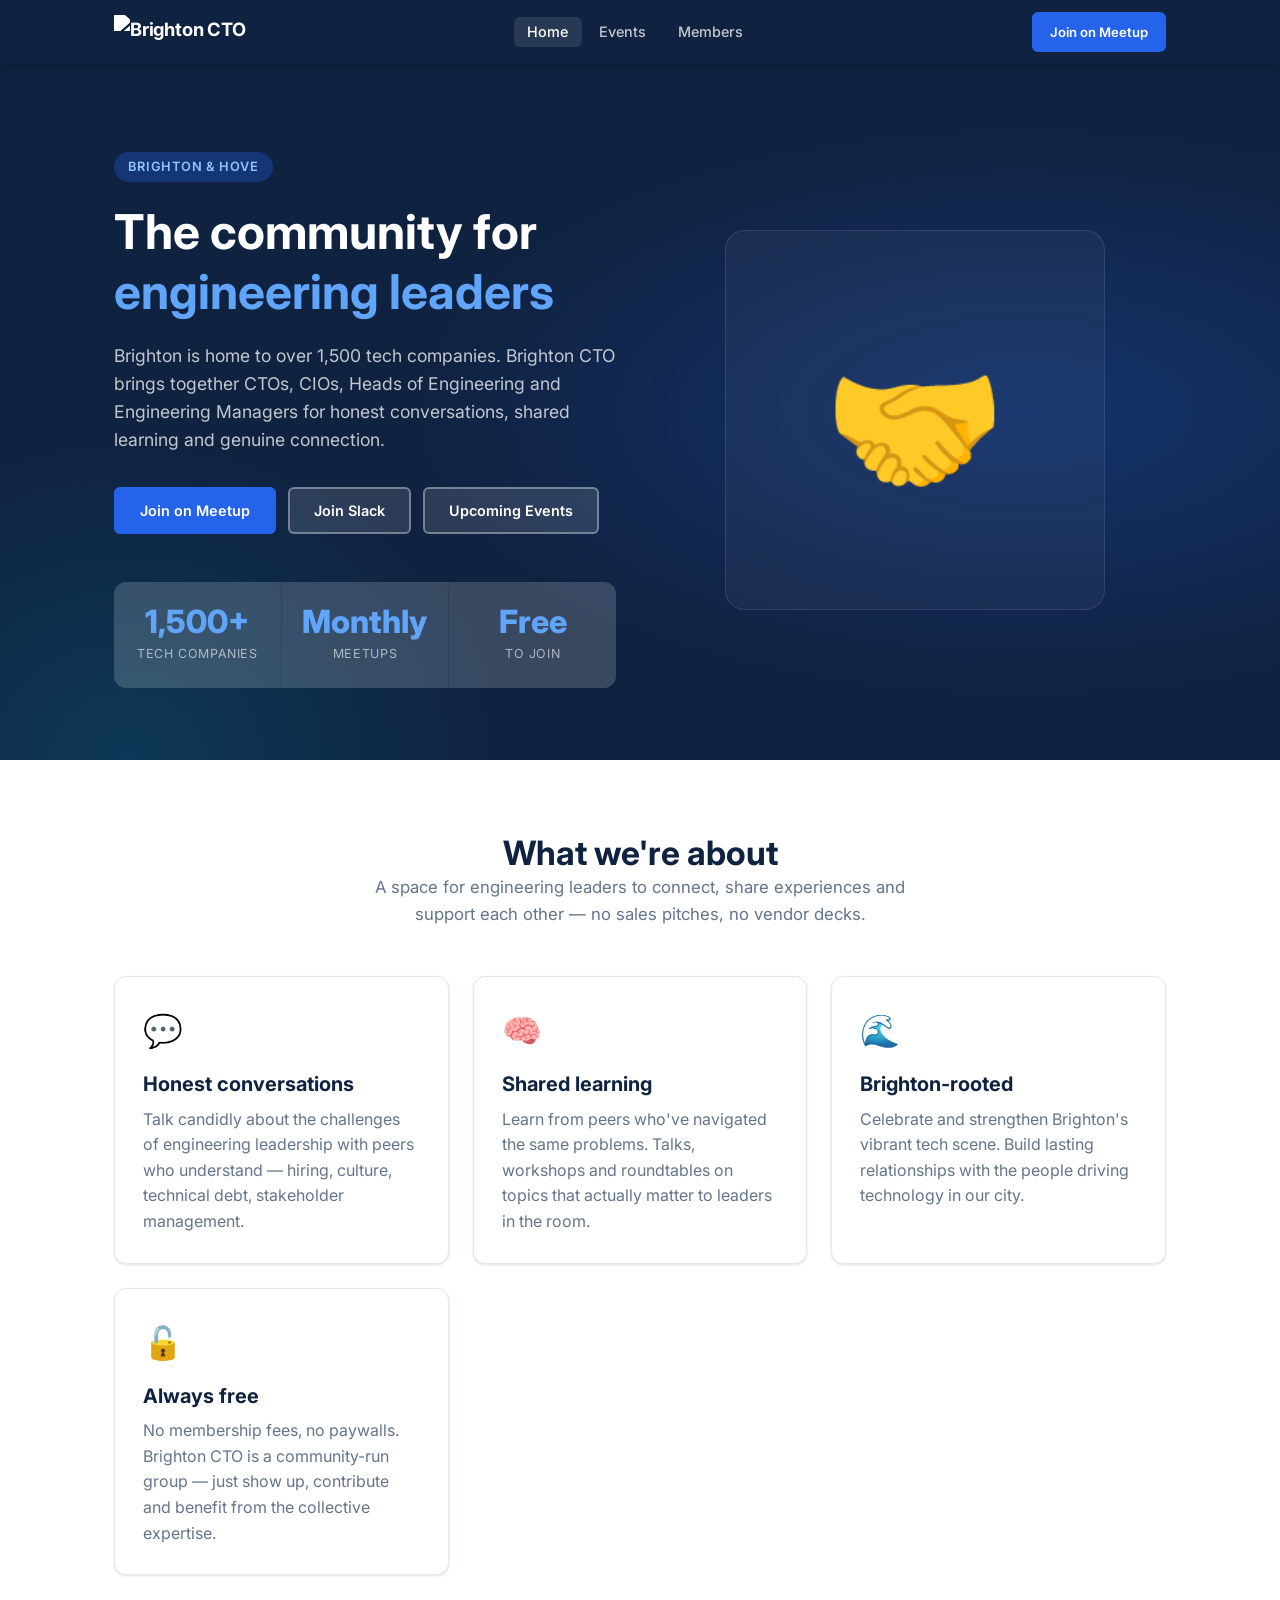
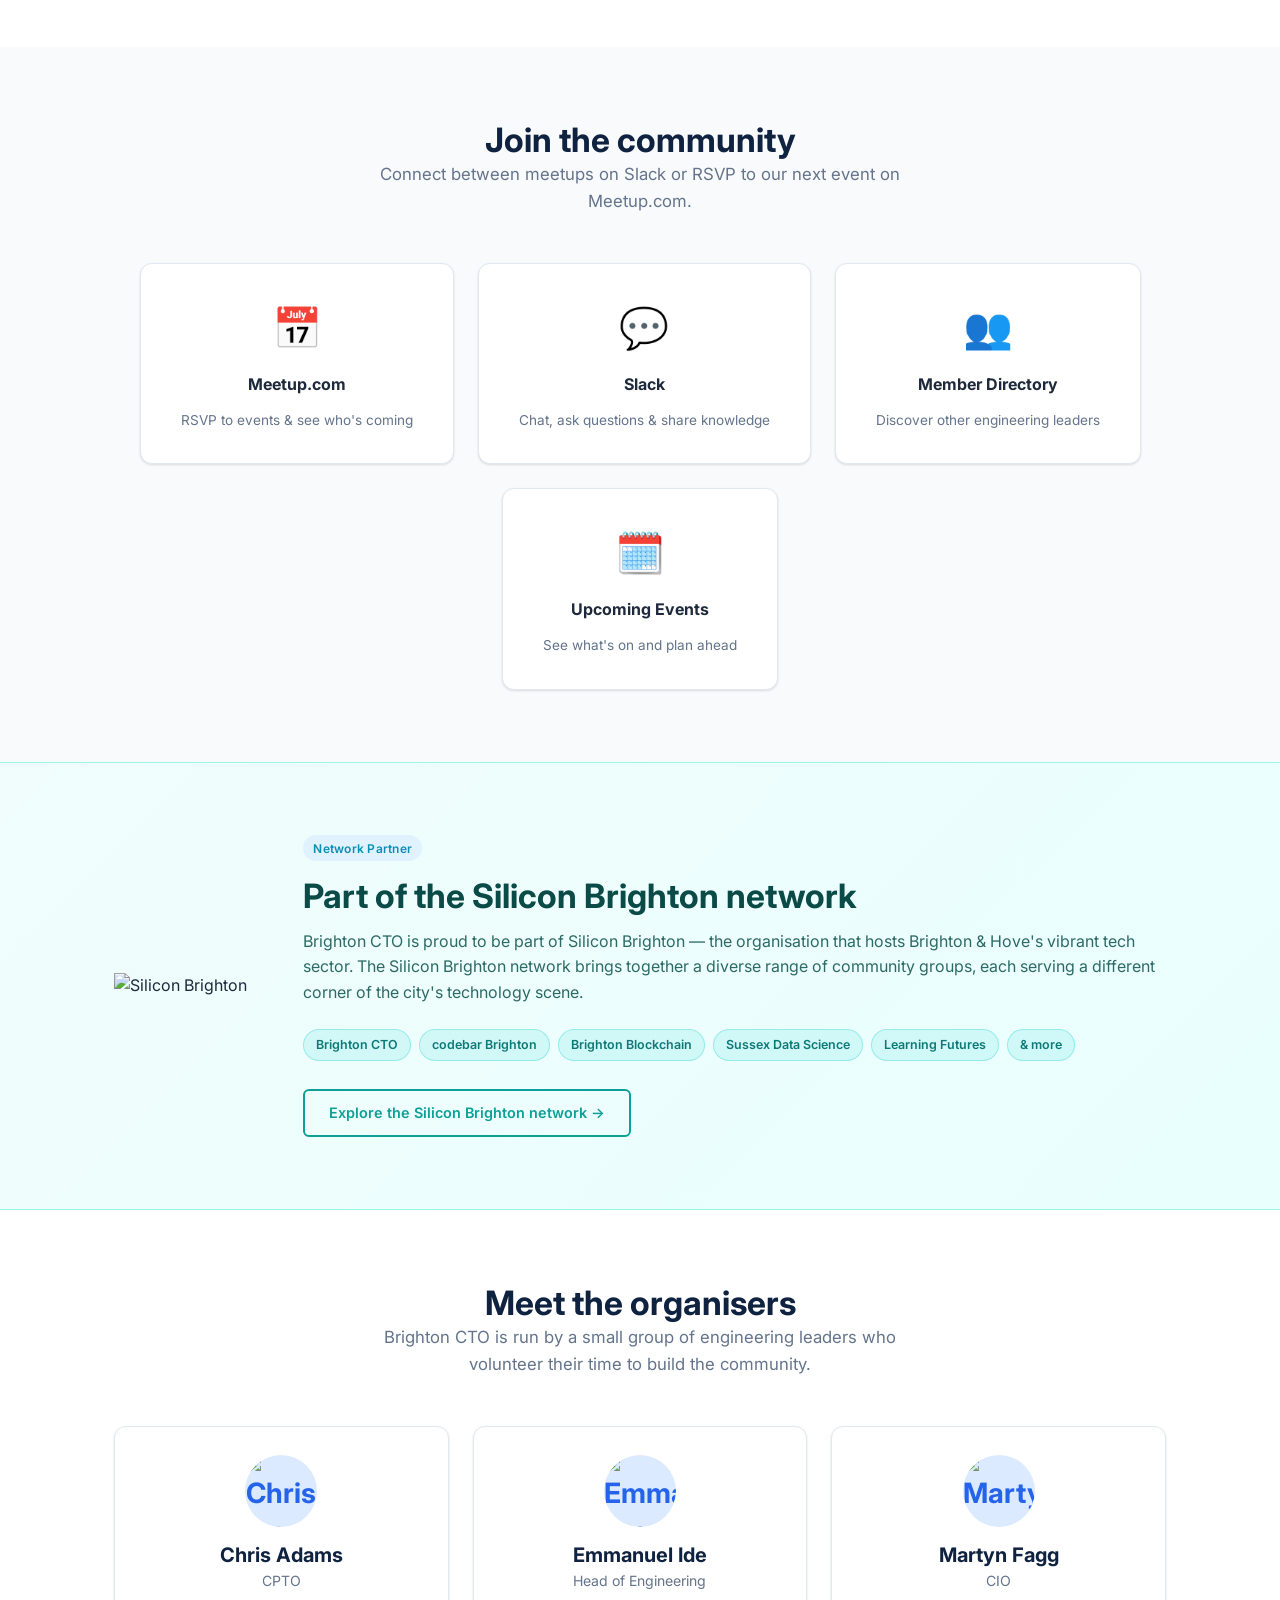
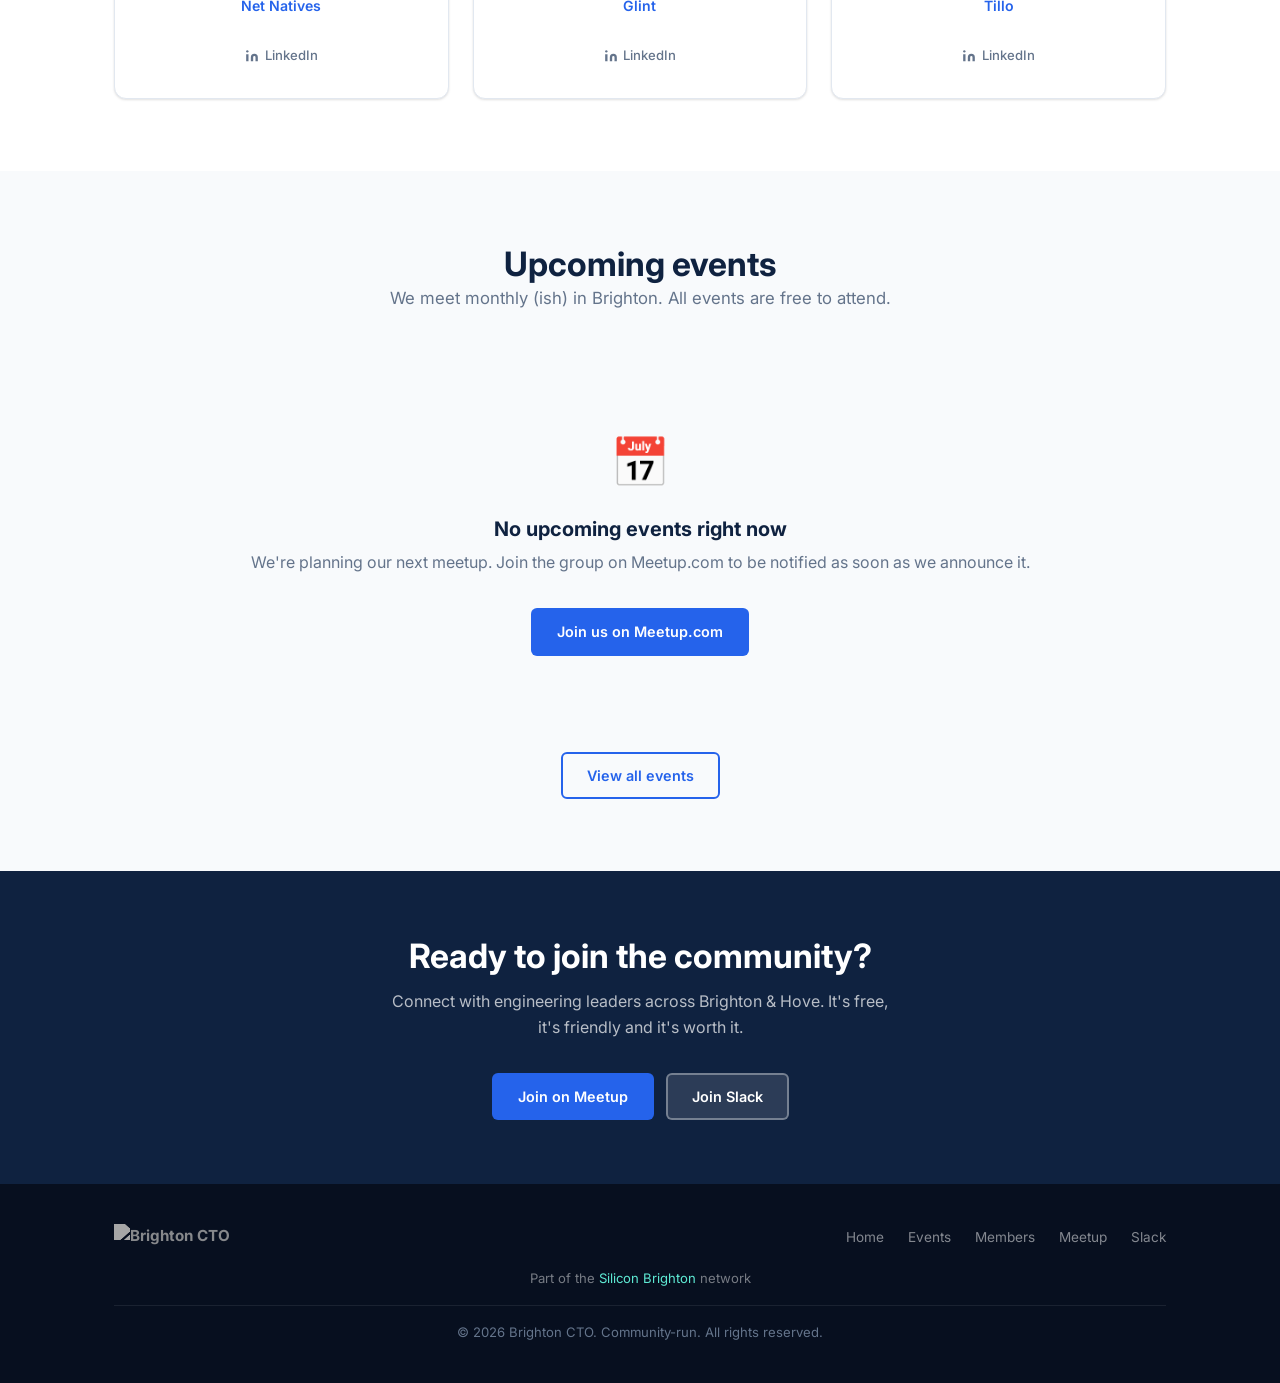
==== index.html @ 89f0c9e1 "Initial commit: BrightonCTO website Co-Authored-By: Claude Sonnet 4.6 <noreply@anthropic.com>" ====
<!DOCTYPE html>
<html lang="en">
<head>
  <meta charset="UTF-8" />
  <meta name="viewport" content="width=device-width, initial-scale=1.0" />
  <title>Brighton CTO – Engineering Leadership Community</title>
  <meta name="description" content="Brighton CTO is a community for engineering leaders – CTOs, CIOs, Heads of Engineering and Engineering Managers – based in Brighton & Hove." />
  <link rel="preconnect" href="https://fonts.googleapis.com" />
  <link rel="preconnect" href="https://fonts.gstatic.com" crossorigin />
  <link href="https://fonts.googleapis.com/css2?family=Inter:wght@400;500;600;700;800&display=swap" rel="stylesheet" />
  <link rel="stylesheet" href="css/styles.css" />
  <link rel="icon" href="data:image/svg+xml,<svg xmlns='http://www.w3.org/2000/svg' viewBox='0 0 32 32'><rect width='32' height='32' rx='6' fill='%230f2240'/><text x='16' y='22' text-anchor='middle' fill='%2360a5fa' font-size='16' font-weight='800' font-family='system-ui'>B</text></svg>" />
</head>
<body>

  <!-- ========== NAV ========== -->
  <nav class="nav" role="navigation" aria-label="Main navigation">
    <div class="nav__inner">
      <a href="index.html" class="nav__logo">
        <img src="https://www.brightoncto.com/wp-content/uploads/2025/01/cropped-Brighton-CTO-3.png" alt="Brighton CTO" class="nav__logo-img" />
      </a>
      <ul class="nav__links">
        <li><a href="index.html" class="nav__link active">Home</a></li>
        <li><a href="events.html" class="nav__link">Events</a></li>
        <li><a href="members.html" class="nav__link">Members</a></li>
      </ul>
      <a href="https://www.meetup.com/Brighton-CTO-Meetup/" target="_blank" rel="noopener" class="btn btn--primary btn--sm nav__cta">
        Join on Meetup
      </a>
      <button class="nav__hamburger" aria-label="Open menu" onclick="toggleMobileNav()">
        <span></span><span></span><span></span>
      </button>
    </div>
    <div class="nav__mobile" id="mobileNav">
      <a href="index.html" class="nav__link active">Home</a>
      <a href="events.html" class="nav__link">Events</a>
      <a href="members.html" class="nav__link">Members</a>
      <a href="https://www.meetup.com/Brighton-CTO-Meetup/" target="_blank" rel="noopener" class="btn btn--primary btn--sm" style="margin-top:.5rem;">Join on Meetup</a>
    </div>
  </nav>

  <!-- ========== HERO ========== -->
  <section class="hero">
    <div class="container">
      <div class="hero__inner">
        <div class="hero__content">
          <span class="hero__eyebrow">Brighton &amp; Hove</span>
          <h1>The community for<br><span>engineering leaders</span></h1>
          <p class="hero__desc">
            Brighton is home to over 1,500 tech companies. Brighton CTO brings together
            CTOs, CIOs, Heads of Engineering and Engineering Managers for honest conversations,
            shared learning and genuine connection.
          </p>
          <div class="hero__actions">
            <a href="https://www.meetup.com/Brighton-CTO-Meetup/" target="_blank" rel="noopener" class="btn btn--primary">
              Join on Meetup
            </a>
            <a href="https://brightoncto.slack.com" target="_blank" rel="noopener" class="btn btn--ghost">
              Join Slack
            </a>
            <a href="events.html" class="btn btn--ghost">
              Upcoming Events
            </a>
          </div>
          <div class="hero__stats">
            <div class="hero__stat">
              <div class="hero__stat-number">1,500+</div>
              <div class="hero__stat-label">Tech Companies</div>
            </div>
            <div class="hero__stat">
              <div class="hero__stat-number">Monthly</div>
              <div class="hero__stat-label">Meetups</div>
            </div>
            <div class="hero__stat">
              <div class="hero__stat-number">Free</div>
              <div class="hero__stat-label">To Join</div>
            </div>
          </div>
        </div>
        <div class="hero__visual" aria-hidden="true">
          <div class="hero__graphic">🤝</div>
        </div>
      </div>
    </div>
  </section>

  <!-- ========== ABOUT ========== -->
  <section class="section">
    <div class="container">
      <div class="section-header">
        <h2>What we're about</h2>
        <p>A space for engineering leaders to connect, share experiences and support each other — no sales pitches, no vendor decks.</p>
      </div>
      <div class="about-grid">
        <div class="card">
          <div class="card__icon">💬</div>
          <h3>Honest conversations</h3>
          <p>Talk candidly about the challenges of engineering leadership with peers who understand — hiring, culture, technical debt, stakeholder management.</p>
        </div>
        <div class="card">
          <div class="card__icon">🧠</div>
          <h3>Shared learning</h3>
          <p>Learn from peers who've navigated the same problems. Talks, workshops and roundtables on topics that actually matter to leaders in the room.</p>
        </div>
        <div class="card">
          <div class="card__icon">🌊</div>
          <h3>Brighton-rooted</h3>
          <p>Celebrate and strengthen Brighton's vibrant tech scene. Build lasting relationships with the people driving technology in our city.</p>
        </div>
        <div class="card">
          <div class="card__icon">🔓</div>
          <h3>Always free</h3>
          <p>No membership fees, no paywalls. Brighton CTO is a community-run group — just show up, contribute and benefit from the collective expertise.</p>
        </div>
      </div>
    </div>
  </section>

  <!-- ========== COMMUNITY ========== -->
  <section class="section section--alt">
    <div class="container">
      <div class="section-header">
        <h2>Join the community</h2>
        <p>Connect between meetups on Slack or RSVP to our next event on Meetup.com.</p>
      </div>
      <div class="community-links">
        <a href="https://www.meetup.com/Brighton-CTO-Meetup/" target="_blank" rel="noopener" class="community-link-card">
          <span class="icon">📅</span>
          <strong>Meetup.com</strong>
          <span>RSVP to events &amp; see who's coming</span>
        </a>
        <a href="https://brightoncto.slack.com" target="_blank" rel="noopener" class="community-link-card">
          <span class="icon">💬</span>
          <strong>Slack</strong>
          <span>Chat, ask questions &amp; share knowledge</span>
        </a>
        <a href="members.html" class="community-link-card">
          <span class="icon">👥</span>
          <strong>Member Directory</strong>
          <span>Discover other engineering leaders</span>
        </a>
        <a href="events.html" class="community-link-card">
          <span class="icon">🗓️</span>
          <strong>Upcoming Events</strong>
          <span>See what's on and plan ahead</span>
        </a>
      </div>
    </div>
  </section>

  <!-- ========== SILICON BRIGHTON ========== -->
  <section class="section silicon-section">
    <div class="container">
      <div class="silicon-inner">
        <div class="silicon-logo">
          <img src="https://siliconbrighton.com/wp-content/uploads/2022/08/logo.png" alt="Silicon Brighton" />
        </div>
        <div class="silicon-content">
          <span class="badge badge--teal">Network Partner</span>
          <h2>Part of the Silicon Brighton network</h2>
          <p>Brighton CTO is proud to be part of Silicon Brighton — the organisation that hosts Brighton &amp; Hove's vibrant tech sector. The Silicon Brighton network brings together a diverse range of community groups, each serving a different corner of the city's technology scene.</p>
          <div class="silicon-network-chips">
            <span class="silicon-chip">Brighton CTO</span>
            <span class="silicon-chip">codebar Brighton</span>
            <span class="silicon-chip">Brighton Blockchain</span>
            <span class="silicon-chip">Sussex Data Science</span>
            <span class="silicon-chip">Learning Futures</span>
            <span class="silicon-chip">& more</span>
          </div>
          <a href="https://siliconbrighton.com/" target="_blank" rel="noopener" class="btn btn--outline" style="border-color:#0e9f96;color:#0e9f96;">
            Explore the Silicon Brighton network →
          </a>
        </div>
      </div>
    </div>
  </section>

  <!-- ========== ORGANISERS ========== -->
  <section class="section">
    <div class="container">
      <div class="section-header">
        <h2>Meet the organisers</h2>
        <p>Brighton CTO is run by a small group of engineering leaders who volunteer their time to build the community.</p>
      </div>
      <div class="organiser-grid">

        <div class="organiser-card">
          <div class="organiser-avatar">
            <img src="https://www.brightoncto.com/wp-content/uploads/2024/11/1560266129629.jpg" alt="Chris Adams" />
          </div>
          <h3>Chris Adams</h3>
          <p class="role">CPTO</p>
          <p class="company">Net Natives</p>
          <a href="https://www.linkedin.com/in/chrisadams/" target="_blank" rel="noopener" class="social-link">
            <svg width="14" height="14" viewBox="0 0 24 24" fill="currentColor"><path d="M16 8a6 6 0 0 1 6 6v7h-4v-7a2 2 0 0 0-2-2 2 2 0 0 0-2 2v7h-4v-7a6 6 0 0 1 6-6z"/><rect x="2" y="9" width="4" height="12"/><circle cx="4" cy="4" r="2"/></svg>
            LinkedIn
          </a>
        </div>

        <div class="organiser-card">
          <div class="organiser-avatar">
            <img src="https://www.brightoncto.com/wp-content/uploads/2024/11/ide.jpg" alt="Emmanuel Ide" />
          </div>
          <h3>Emmanuel Ide</h3>
          <p class="role">Head of Engineering</p>
          <p class="company">Glint</p>
          <a href="https://www.linkedin.com/in/emmanuelide/" target="_blank" rel="noopener" class="social-link">
            <svg width="14" height="14" viewBox="0 0 24 24" fill="currentColor"><path d="M16 8a6 6 0 0 1 6 6v7h-4v-7a2 2 0 0 0-2-2 2 2 0 0 0-2 2v7h-4v-7a6 6 0 0 1 6-6z"/><rect x="2" y="9" width="4" height="12"/><circle cx="4" cy="4" r="2"/></svg>
            LinkedIn
          </a>
        </div>

        <div class="organiser-card">
          <div class="organiser-avatar">
            <img src="https://www.brightoncto.com/wp-content/uploads/2024/11/mf.jpg" alt="Martyn Fagg" />
          </div>
          <h3>Martyn Fagg</h3>
          <p class="role">CIO</p>
          <p class="company">Tillo</p>
          <a href="https://www.linkedin.com/in/martynfagg/" target="_blank" rel="noopener" class="social-link">
            <svg width="14" height="14" viewBox="0 0 24 24" fill="currentColor"><path d="M16 8a6 6 0 0 1 6 6v7h-4v-7a2 2 0 0 0-2-2 2 2 0 0 0-2 2v7h-4v-7a6 6 0 0 1 6-6z"/><rect x="2" y="9" width="4" height="12"/><circle cx="4" cy="4" r="2"/></svg>
            LinkedIn
          </a>
        </div>

      </div>
    </div>
  </section>

  <!-- ========== UPCOMING EVENTS PREVIEW ========== -->
  <section class="section section--alt">
    <div class="container">
      <div class="section-header">
        <h2>Upcoming events</h2>
        <p>We meet monthly (ish) in Brighton. All events are free to attend.</p>
      </div>
      <div id="home-events-container">
        <div class="state-box">
          <div class="icon">⏳</div>
          <h3>Loading events…</h3>
          <p>Checking for upcoming meetups.</p>
        </div>
      </div>
      <div style="text-align:center;margin-top:2rem;">
        <a href="events.html" class="btn btn--outline">View all events</a>
      </div>
    </div>
  </section>

  <!-- ========== CTA ========== -->
  <section class="cta-banner">
    <div class="container">
      <h2>Ready to join the community?</h2>
      <p>Connect with engineering leaders across Brighton &amp; Hove. It's free, it's friendly and it's worth it.</p>
      <div class="cta-banner__actions">
        <a href="https://www.meetup.com/Brighton-CTO-Meetup/" target="_blank" rel="noopener" class="btn btn--primary">Join on Meetup</a>
        <a href="https://brightoncto.slack.com" target="_blank" rel="noopener" class="btn btn--ghost">Join Slack</a>
      </div>
    </div>
  </section>

  <!-- ========== FOOTER ========== -->
  <footer class="footer">
    <div class="container">
      <div class="footer__inner">
        <a href="index.html" class="footer__brand">
          <img src="https://www.brightoncto.com/wp-content/uploads/2025/01/cropped-Brighton-CTO-3.png" alt="Brighton CTO" class="footer__logo-img" />
        </a>
        <nav class="footer__links">
          <a href="index.html">Home</a>
          <a href="events.html">Events</a>
          <a href="members.html">Members</a>
          <a href="https://www.meetup.com/Brighton-CTO-Meetup/" target="_blank" rel="noopener">Meetup</a>
          <a href="https://brightoncto.slack.com" target="_blank" rel="noopener">Slack</a>
        </nav>
      </div>
      <p class="footer__network">Part of the <a href="https://siliconbrighton.com/" target="_blank" rel="noopener">Silicon Brighton</a> network</p>
      <p class="footer__copy">&copy; <span id="year"></span> Brighton CTO. Community-run. All rights reserved.</p>
    </div>
  </footer>

  <script src="js/nav.js"></script>
  <script src="js/events.js"></script>
  <script>
    document.getElementById('year').textContent = new Date().getFullYear();
    // Load a small preview of upcoming events on the homepage
    loadEventsIntoContainer('home-events-container', { limit: 3, compact: false });
  </script>
</body>
</html>
---- css/styles.css ----
/* ============================================================
   Brighton CTO – Global Styles
   ============================================================ */

/* ----- Design tokens ----- */
:root {
  --color-primary:      #0f2240;
  --color-accent:       #2563eb;
  --color-accent-light: #dbeafe;
  --color-teal:         #0891b2;
  --color-teal-light:   #e0f2fe;
  --color-bg:           #ffffff;
  --color-surface:      #f8fafc;
  --color-border:       #e2e8f0;
  --color-text:         #1e293b;
  --color-muted:        #64748b;
  --color-white:        #ffffff;

  --font-sans: 'Inter', system-ui, -apple-system, BlinkMacSystemFont,
               'Segoe UI', Roboto, sans-serif;

  --radius-sm:  0.375rem;
  --radius-md:  0.75rem;
  --radius-lg:  1.25rem;

  --shadow-sm:  0 1px 3px rgba(0,0,0,.08), 0 1px 2px rgba(0,0,0,.05);
  --shadow-md:  0 4px 12px rgba(0,0,0,.08), 0 2px 6px rgba(0,0,0,.05);
  --shadow-lg:  0 10px 30px rgba(0,0,0,.10);

  --max-width:  1100px;
  --nav-height: 64px;
}

/* ----- Reset ----- */
*, *::before, *::after { box-sizing: border-box; margin: 0; padding: 0; }
html { scroll-behavior: smooth; }
body {
  font-family: var(--font-sans);
  font-size: 1rem;
  line-height: 1.6;
  color: var(--color-text);
  background: var(--color-bg);
  -webkit-font-smoothing: antialiased;
}
img { display: block; max-width: 100%; }
a { color: var(--color-accent); text-decoration: none; }
a:hover { text-decoration: underline; }
ul { list-style: none; }

/* ----- Typography ----- */
h1, h2, h3, h4 {
  line-height: 1.25;
  font-weight: 700;
  color: var(--color-primary);
}
h1 { font-size: clamp(2rem, 5vw, 3rem); }
h2 { font-size: clamp(1.5rem, 3vw, 2.1rem); }
h3 { font-size: 1.25rem; }
h4 { font-size: 1.05rem; }
p  { margin-bottom: 1rem; color: var(--color-muted); }
p:last-child { margin-bottom: 0; }

/* ----- Layout helpers ----- */
.container {
  width: 100%;
  max-width: var(--max-width);
  margin-inline: auto;
  padding-inline: 1.5rem;
}
.section {
  padding-block: 4.5rem;
}
.section--alt {
  background: var(--color-surface);
}

/* ----- Buttons ----- */
.btn {
  display: inline-flex;
  align-items: center;
  gap: .5rem;
  padding: .65rem 1.5rem;
  border-radius: var(--radius-sm);
  font-size: .9rem;
  font-weight: 600;
  cursor: pointer;
  border: 2px solid transparent;
  transition: background .18s, color .18s, border-color .18s, box-shadow .18s;
  text-decoration: none;
}
.btn--primary {
  background: var(--color-accent);
  color: var(--color-white);
}
.btn--primary:hover {
  background: #1d4ed8;
  text-decoration: none;
  box-shadow: 0 4px 14px rgba(37,99,235,.35);
}
.btn--outline {
  background: transparent;
  color: var(--color-accent);
  border-color: var(--color-accent);
}
.btn--outline:hover {
  background: var(--color-accent-light);
  text-decoration: none;
}
.btn--ghost {
  background: rgba(255,255,255,.12);
  color: var(--color-white);
  border-color: rgba(255,255,255,.35);
}
.btn--ghost:hover {
  background: rgba(255,255,255,.22);
  text-decoration: none;
}
.btn--sm {
  padding: .45rem 1rem;
  font-size: .82rem;
}

/* ----- Badge ----- */
.badge {
  display: inline-block;
  padding: .2rem .65rem;
  border-radius: 9999px;
  font-size: .75rem;
  font-weight: 600;
  letter-spacing: .02em;
}
.badge--teal {
  background: var(--color-teal-light);
  color: var(--color-teal);
}
.badge--blue {
  background: var(--color-accent-light);
  color: var(--color-accent);
}

/* ============================================================
   NAV
   ============================================================ */
.nav {
  position: sticky;
  top: 0;
  z-index: 100;
  height: var(--nav-height);
  background: var(--color-primary);
  display: flex;
  align-items: center;
  box-shadow: 0 2px 8px rgba(0,0,0,.18);
}
.nav__inner {
  display: flex;
  align-items: center;
  justify-content: space-between;
  width: 100%;
  max-width: var(--max-width);
  margin-inline: auto;
  padding-inline: 1.5rem;
}
.nav__logo {
  display: flex;
  align-items: center;
  gap: .6rem;
  text-decoration: none;
  color: var(--color-white);
  font-size: 1.15rem;
  font-weight: 700;
  letter-spacing: -.01em;
}
.nav__logo-mark {
  width: 36px;
  height: 36px;
  background: var(--color-accent);
  border-radius: var(--radius-sm);
  display: flex;
  align-items: center;
  justify-content: center;
  font-size: .85rem;
  font-weight: 800;
  color: #fff;
  flex-shrink: 0;
}
.nav__logo-img {
  height: 34px;
  width: auto;
  display: block;
  filter: brightness(0) invert(1);
}
.footer__logo-img {
  height: 28px;
  width: auto;
  display: block;
  filter: brightness(0) invert(0.65);
}
.nav__links {
  display: flex;
  align-items: center;
  gap: .25rem;
}
.nav__link {
  color: rgba(255,255,255,.75);
  padding: .4rem .85rem;
  border-radius: var(--radius-sm);
  font-size: .9rem;
  font-weight: 500;
  transition: color .15s, background .15s;
  text-decoration: none;
}
.nav__link:hover,
.nav__link.active {
  color: #fff;
  background: rgba(255,255,255,.1);
  text-decoration: none;
}
.nav__cta {
  margin-left: .5rem;
}

/* Hamburger */
.nav__hamburger {
  display: none;
  flex-direction: column;
  justify-content: center;
  gap: 5px;
  width: 36px;
  height: 36px;
  cursor: pointer;
  background: none;
  border: none;
  padding: 4px;
}
.nav__hamburger span {
  display: block;
  width: 100%;
  height: 2px;
  background: #fff;
  border-radius: 2px;
  transition: .2s;
}

/* Mobile nav */
.nav__mobile {
  display: none;
  position: absolute;
  top: var(--nav-height);
  left: 0;
  right: 0;
  background: var(--color-primary);
  border-top: 1px solid rgba(255,255,255,.1);
  padding: 1rem 1.5rem 1.25rem;
  flex-direction: column;
  gap: .25rem;
  box-shadow: 0 8px 20px rgba(0,0,0,.25);
}
.nav__mobile.open { display: flex; }
.nav__mobile .nav__link { padding: .65rem .85rem; font-size: 1rem; }

@media (max-width: 680px) {
  .nav__links, .nav__cta { display: none; }
  .nav__hamburger { display: flex; }
}

/* ============================================================
   HERO
   ============================================================ */
.hero {
  background: var(--color-primary);
  color: #fff;
  padding-block: 5.5rem 4.5rem;
  position: relative;
  overflow: hidden;
}
.hero::before {
  content: '';
  position: absolute;
  inset: 0;
  background:
    radial-gradient(ellipse 70% 60% at 80% 50%, rgba(37,99,235,.25) 0%, transparent 70%),
    radial-gradient(ellipse 50% 80% at 10% 100%, rgba(8,145,178,.2) 0%, transparent 60%);
  pointer-events: none;
}
.hero__inner {
  position: relative;
  display: grid;
  grid-template-columns: 1fr 1fr;
  gap: 3rem;
  align-items: center;
}
.hero__eyebrow {
  display: inline-block;
  background: rgba(37,99,235,.3);
  color: #93c5fd;
  padding: .3rem .9rem;
  border-radius: 9999px;
  font-size: .8rem;
  font-weight: 600;
  letter-spacing: .06em;
  text-transform: uppercase;
  margin-bottom: 1.25rem;
}
.hero h1 {
  color: #fff;
  margin-bottom: 1.25rem;
}
.hero h1 span {
  color: #60a5fa;
}
.hero__desc {
  color: rgba(255,255,255,.75);
  font-size: 1.1rem;
  margin-bottom: 2rem;
}
.hero__actions {
  display: flex;
  flex-wrap: wrap;
  gap: .75rem;
}
.hero__stats {
  display: grid;
  grid-template-columns: repeat(3, 1fr);
  gap: 1px;
  background: rgba(255,255,255,.12);
  border-radius: var(--radius-md);
  overflow: hidden;
  margin-top: 3rem;
}
.hero__stat {
  background: rgba(255,255,255,.06);
  padding: 1.5rem 1.25rem;
  text-align: center;
}
.hero__stat-number {
  font-size: 2rem;
  font-weight: 800;
  color: #60a5fa;
  line-height: 1;
}
.hero__stat-label {
  font-size: .78rem;
  color: rgba(255,255,255,.6);
  margin-top: .35rem;
  text-transform: uppercase;
  letter-spacing: .05em;
}
.hero__visual {
  display: flex;
  justify-content: center;
  align-items: center;
}
.hero__graphic {
  width: 100%;
  max-width: 380px;
  aspect-ratio: 1;
  background: rgba(255,255,255,.04);
  border: 1px solid rgba(255,255,255,.1);
  border-radius: var(--radius-lg);
  display: flex;
  align-items: center;
  justify-content: center;
  font-size: 9rem;
  user-select: none;
}

@media (max-width: 840px) {
  .hero__inner { grid-template-columns: 1fr; }
  .hero__visual { display: none; }
  .hero__stats { grid-template-columns: repeat(3, 1fr); }
}
@media (max-width: 480px) {
  .hero { padding-block: 3.5rem 3rem; }
  .hero__stats { grid-template-columns: 1fr; gap: 0; }
}

/* ============================================================
   ABOUT / SECTION CARDS
   ============================================================ */
.about-grid {
  display: grid;
  grid-template-columns: repeat(auto-fit, minmax(280px, 1fr));
  gap: 1.5rem;
}
.card {
  background: var(--color-bg);
  border: 1px solid var(--color-border);
  border-radius: var(--radius-md);
  padding: 1.75rem;
  box-shadow: var(--shadow-sm);
  transition: box-shadow .2s, transform .2s;
}
.card:hover {
  box-shadow: var(--shadow-md);
  transform: translateY(-2px);
}
.card__icon {
  font-size: 2rem;
  margin-bottom: 1rem;
}
.card h3 {
  margin-bottom: .6rem;
}

/* ============================================================
   SECTION HEADER
   ============================================================ */
.section-header {
  text-align: center;
  margin-bottom: 3rem;
}
.section-header p {
  max-width: 560px;
  margin-inline: auto;
  font-size: 1.05rem;
}

/* ============================================================
   ORGANISERS
   ============================================================ */
.organiser-grid {
  display: grid;
  grid-template-columns: repeat(auto-fit, minmax(240px, 1fr));
  gap: 1.5rem;
}
.organiser-card {
  background: var(--color-bg);
  border: 1px solid var(--color-border);
  border-radius: var(--radius-md);
  padding: 1.75rem;
  text-align: center;
  box-shadow: var(--shadow-sm);
  transition: box-shadow .2s, transform .2s;
}
.organiser-card:hover {
  box-shadow: var(--shadow-md);
  transform: translateY(-2px);
}
.organiser-avatar {
  width: 72px;
  height: 72px;
  background: var(--color-accent-light);
  border-radius: 50%;
  margin: 0 auto 1rem;
  display: flex;
  align-items: center;
  justify-content: center;
  font-size: 1.75rem;
  font-weight: 700;
  color: var(--color-accent);
  overflow: hidden;
}
.organiser-avatar img {
  width: 100%;
  height: 100%;
  object-fit: cover;
  border-radius: 50%;
}
.organiser-card h3 { margin-bottom: .15rem; }
.organiser-card .role { color: var(--color-muted); font-size: .88rem; margin-bottom: .15rem; }
.organiser-card .company { color: var(--color-accent); font-size: .88rem; font-weight: 600; margin-bottom: 1rem; }
.organiser-card p { font-size: .9rem; }
.social-link {
  display: inline-flex;
  align-items: center;
  gap: .35rem;
  color: var(--color-muted);
  font-size: .82rem;
  font-weight: 500;
  text-decoration: none;
  margin-top: .75rem;
}
.social-link:hover { color: var(--color-accent); text-decoration: none; }

/* ============================================================
   COMMUNITY LINKS
   ============================================================ */
.community-links {
  display: flex;
  flex-wrap: wrap;
  gap: 1.5rem;
  justify-content: center;
  margin-top: 2.5rem;
}
.community-link-card {
  display: flex;
  flex-direction: column;
  align-items: center;
  gap: .75rem;
  padding: 2rem 2.5rem;
  background: var(--color-bg);
  border: 1px solid var(--color-border);
  border-radius: var(--radius-md);
  text-align: center;
  text-decoration: none;
  color: var(--color-text);
  box-shadow: var(--shadow-sm);
  transition: box-shadow .2s, transform .2s;
  min-width: 200px;
}
.community-link-card:hover {
  box-shadow: var(--shadow-md);
  transform: translateY(-2px);
  text-decoration: none;
  color: var(--color-text);
}
.community-link-card .icon { font-size: 2.5rem; }
.community-link-card strong { font-size: 1rem; font-weight: 700; }
.community-link-card span { font-size: .85rem; color: var(--color-muted); }

/* ============================================================
   EVENTS
   ============================================================ */
.events-grid {
  display: grid;
  grid-template-columns: repeat(auto-fill, minmax(320px, 1fr));
  gap: 1.5rem;
}
.event-card {
  background: var(--color-bg);
  border: 1px solid var(--color-border);
  border-radius: var(--radius-md);
  overflow: hidden;
  box-shadow: var(--shadow-sm);
  transition: box-shadow .2s, transform .2s;
  display: flex;
  flex-direction: column;
}
.event-card:hover {
  box-shadow: var(--shadow-md);
  transform: translateY(-2px);
}
.event-card__date-bar {
  background: var(--color-primary);
  color: #fff;
  padding: .85rem 1.25rem;
  display: flex;
  align-items: center;
  gap: 1rem;
}
.event-card__date-box {
  background: var(--color-accent);
  border-radius: var(--radius-sm);
  width: 52px;
  height: 52px;
  display: flex;
  flex-direction: column;
  align-items: center;
  justify-content: center;
  flex-shrink: 0;
}
.event-card__date-box .month {
  font-size: .65rem;
  font-weight: 700;
  text-transform: uppercase;
  letter-spacing: .06em;
  line-height: 1;
}
.event-card__date-box .day {
  font-size: 1.4rem;
  font-weight: 800;
  line-height: 1;
}
.event-card__date-info .time {
  font-size: .88rem;
  color: rgba(255,255,255,.75);
}
.event-card__date-info .weekday {
  font-size: .8rem;
  color: rgba(255,255,255,.5);
}
.event-card__body {
  padding: 1.25rem;
  flex: 1;
  display: flex;
  flex-direction: column;
  gap: .5rem;
}
.event-card h3 {
  font-size: 1.05rem;
  margin-bottom: .25rem;
}
.event-card__location {
  display: flex;
  align-items: center;
  gap: .35rem;
  font-size: .85rem;
  color: var(--color-muted);
}
.event-card__desc {
  font-size: .9rem;
  color: var(--color-muted);
  flex: 1;
  display: -webkit-box;
  -webkit-line-clamp: 3;
  -webkit-box-orient: vertical;
  overflow: hidden;
}
.event-card__footer {
  padding: 1rem 1.25rem;
  border-top: 1px solid var(--color-border);
  display: flex;
  align-items: center;
  justify-content: space-between;
}
.event-card__rsvp {
  font-size: .82rem;
  color: var(--color-muted);
}

/* Loading / empty states */
.state-box {
  text-align: center;
  padding: 4rem 2rem;
  color: var(--color-muted);
}
.state-box .icon { font-size: 3rem; margin-bottom: 1rem; }
.state-box h3 { margin-bottom: .5rem; }

/* ============================================================
   MEMBERS
   ============================================================ */
.members-filter {
  display: flex;
  flex-wrap: wrap;
  gap: .75rem;
  align-items: center;
  margin-bottom: 2.5rem;
}
.members-filter input {
  flex: 1;
  min-width: 220px;
  padding: .6rem 1rem;
  border: 1px solid var(--color-border);
  border-radius: var(--radius-sm);
  font-size: .9rem;
  font-family: inherit;
  background: var(--color-bg);
  color: var(--color-text);
  outline: none;
  transition: border-color .15s, box-shadow .15s;
}
.members-filter input:focus {
  border-color: var(--color-accent);
  box-shadow: 0 0 0 3px rgba(37,99,235,.12);
}
.members-filter select {
  padding: .6rem .9rem;
  border: 1px solid var(--color-border);
  border-radius: var(--radius-sm);
  font-size: .9rem;
  font-family: inherit;
  background: var(--color-bg);
  color: var(--color-text);
  cursor: pointer;
  outline: none;
}
.members-grid {
  display: grid;
  grid-template-columns: repeat(auto-fill, minmax(260px, 1fr));
  gap: 1.25rem;
}
.member-card {
  background: var(--color-bg);
  border: 1px solid var(--color-border);
  border-radius: var(--radius-md);
  padding: 1.5rem;
  box-shadow: var(--shadow-sm);
  display: flex;
  flex-direction: column;
  gap: .6rem;
  transition: box-shadow .2s, transform .2s;
}
.member-card:hover {
  box-shadow: var(--shadow-md);
  transform: translateY(-2px);
}
.member-card__header {
  display: flex;
  align-items: center;
  gap: .85rem;
}
.member-avatar {
  width: 52px;
  height: 52px;
  border-radius: 50%;
  background: var(--color-accent-light);
  display: flex;
  align-items: center;
  justify-content: center;
  font-size: 1.15rem;
  font-weight: 700;
  color: var(--color-accent);
  flex-shrink: 0;
  overflow: hidden;
}
.member-avatar img {
  width: 100%;
  height: 100%;
  object-fit: cover;
  border-radius: 50%;
}
.member-card__name { font-weight: 700; font-size: 1rem; }
.member-card__title { font-size: .82rem; color: var(--color-muted); }
.member-card__company {
  font-size: .85rem;
  font-weight: 600;
  color: var(--color-accent);
}
.member-card__bio {
  font-size: .85rem;
  color: var(--color-muted);
  line-height: 1.5;
  display: -webkit-box;
  -webkit-line-clamp: 3;
  -webkit-box-orient: vertical;
  overflow: hidden;
}
.member-card__tags {
  display: flex;
  flex-wrap: wrap;
  gap: .35rem;
  margin-top: .25rem;
}
.tag {
  font-size: .72rem;
  font-weight: 600;
  padding: .2rem .55rem;
  border-radius: 9999px;
  background: var(--color-surface);
  color: var(--color-muted);
  border: 1px solid var(--color-border);
}
.member-card__footer {
  display: flex;
  gap: .5rem;
  margin-top: auto;
  padding-top: .5rem;
  border-top: 1px solid var(--color-border);
}
.member-card__footer a {
  font-size: .8rem;
  color: var(--color-muted);
  display: flex;
  align-items: center;
  gap: .25rem;
  text-decoration: none;
  transition: color .15s;
}
.member-card__footer a:hover { color: var(--color-accent); }
.member-count {
  color: var(--color-muted);
  font-size: .9rem;
  margin-top: .5rem;
}

/* ============================================================
   CTA BANNER
   ============================================================ */
.cta-banner {
  background: var(--color-primary);
  color: #fff;
  padding-block: 4rem;
  text-align: center;
}
.cta-banner h2 { color: #fff; margin-bottom: .75rem; }
.cta-banner p  { color: rgba(255,255,255,.7); max-width: 520px; margin-inline: auto; margin-bottom: 2rem; }
.cta-banner__actions {
  display: flex;
  flex-wrap: wrap;
  gap: .75rem;
  justify-content: center;
}

/* ============================================================
   CONTRIBUTE GUIDE (members page)
   ============================================================ */
.contribute-steps {
  display: grid;
  grid-template-columns: repeat(auto-fit, minmax(200px, 1fr));
  gap: 1.25rem;
  margin-top: 2rem;
}
.step {
  display: flex;
  gap: .75rem;
  align-items: flex-start;
}
.step__num {
  flex-shrink: 0;
  width: 32px;
  height: 32px;
  background: var(--color-accent);
  color: #fff;
  border-radius: 50%;
  display: flex;
  align-items: center;
  justify-content: center;
  font-size: .85rem;
  font-weight: 700;
}
.step__content h4 { margin-bottom: .2rem; font-size: .95rem; }
.step__content p  { font-size: .85rem; }

/* ============================================================
   SILICON BRIGHTON NETWORK SECTION
   ============================================================ */
.silicon-section {
  background: linear-gradient(135deg, #f0fdfc 0%, #e8fffe 100%);
  border-top: 1px solid #99f6e4;
  border-bottom: 1px solid #99f6e4;
}
.silicon-inner {
  display: grid;
  grid-template-columns: auto 1fr;
  gap: 3.5rem;
  align-items: center;
}
.silicon-logo {
  display: flex;
  align-items: center;
  justify-content: center;
  flex-shrink: 0;
}
.silicon-logo img {
  max-width: 220px;
  width: 100%;
  height: auto;
}
.silicon-content .badge--teal {
  margin-bottom: .85rem;
}
.silicon-content h2 {
  margin-bottom: .75rem;
  color: #0a4a47;
}
.silicon-content p {
  margin-bottom: 1.5rem;
  color: #2d6a65;
}
.silicon-network-chips {
  display: flex;
  flex-wrap: wrap;
  gap: .5rem;
  margin-bottom: 1.75rem;
}
.silicon-chip {
  display: inline-flex;
  align-items: center;
  gap: .3rem;
  padding: .3rem .75rem;
  background: rgba(59,214,212,.15);
  border: 1px solid rgba(59,214,212,.4);
  border-radius: 9999px;
  font-size: .78rem;
  font-weight: 600;
  color: #0e7a77;
}
@media (max-width: 680px) {
  .silicon-inner {
    grid-template-columns: 1fr;
    text-align: center;
  }
  .silicon-logo { justify-content: center; }
  .silicon-logo img { max-width: 180px; }
  .silicon-network-chips { justify-content: center; }
}

/* ============================================================
   FOOTER
   ============================================================ */
.footer {
  background: #070f1f;
  color: rgba(255,255,255,.55);
  padding-block: 2.5rem;
}
.footer__inner {
  display: flex;
  flex-wrap: wrap;
  align-items: center;
  justify-content: space-between;
  gap: 1rem;
}
.footer__brand {
  display: flex;
  align-items: center;
  gap: .6rem;
  color: rgba(255,255,255,.8);
  font-weight: 700;
  text-decoration: none;
  font-size: .95rem;
}
.footer__links {
  display: flex;
  gap: 1.5rem;
}
.footer__links a {
  color: rgba(255,255,255,.5);
  font-size: .85rem;
  text-decoration: none;
  transition: color .15s;
}
.footer__links a:hover { color: #fff; }
.footer__network {
  font-size: .82rem;
  width: 100%;
  text-align: center;
  margin-top: 1rem;
  color: rgba(255,255,255,.45);
}
.footer__network a {
  color: #5eead4;
  text-decoration: none;
}
.footer__network a:hover { text-decoration: underline; }
.footer__copy {
  font-size: .82rem;
  width: 100%;
  text-align: center;
  margin-top: .5rem;
  border-top: 1px solid rgba(255,255,255,.08);
  padding-top: 1rem;
}

/* ============================================================
   PAGE HERO (inner pages)
   ============================================================ */
.page-hero {
  background: var(--color-primary);
  color: #fff;
  padding-block: 3.5rem;
  text-align: center;
}
.page-hero h1 { color: #fff; margin-bottom: .65rem; }
.page-hero p  { color: rgba(255,255,255,.7); max-width: 560px; margin-inline: auto; font-size: 1.05rem; }

/* ============================================================
   UTILITIES
   ============================================================ */
.text-center { text-align: center; }
.mt-1 { margin-top: .5rem; }
.mt-2 { margin-top: 1rem; }
.mt-3 { margin-top: 1.5rem; }
.mt-4 { margin-top: 2rem; }

/* ============================================================
   RESPONSIVE
   ============================================================ */
@media (max-width: 600px) {
  .section { padding-block: 3rem; }
  .about-grid,
  .organiser-grid { grid-template-columns: 1fr; }
  .events-grid { grid-template-columns: 1fr; }
  .members-grid { grid-template-columns: 1fr; }
}
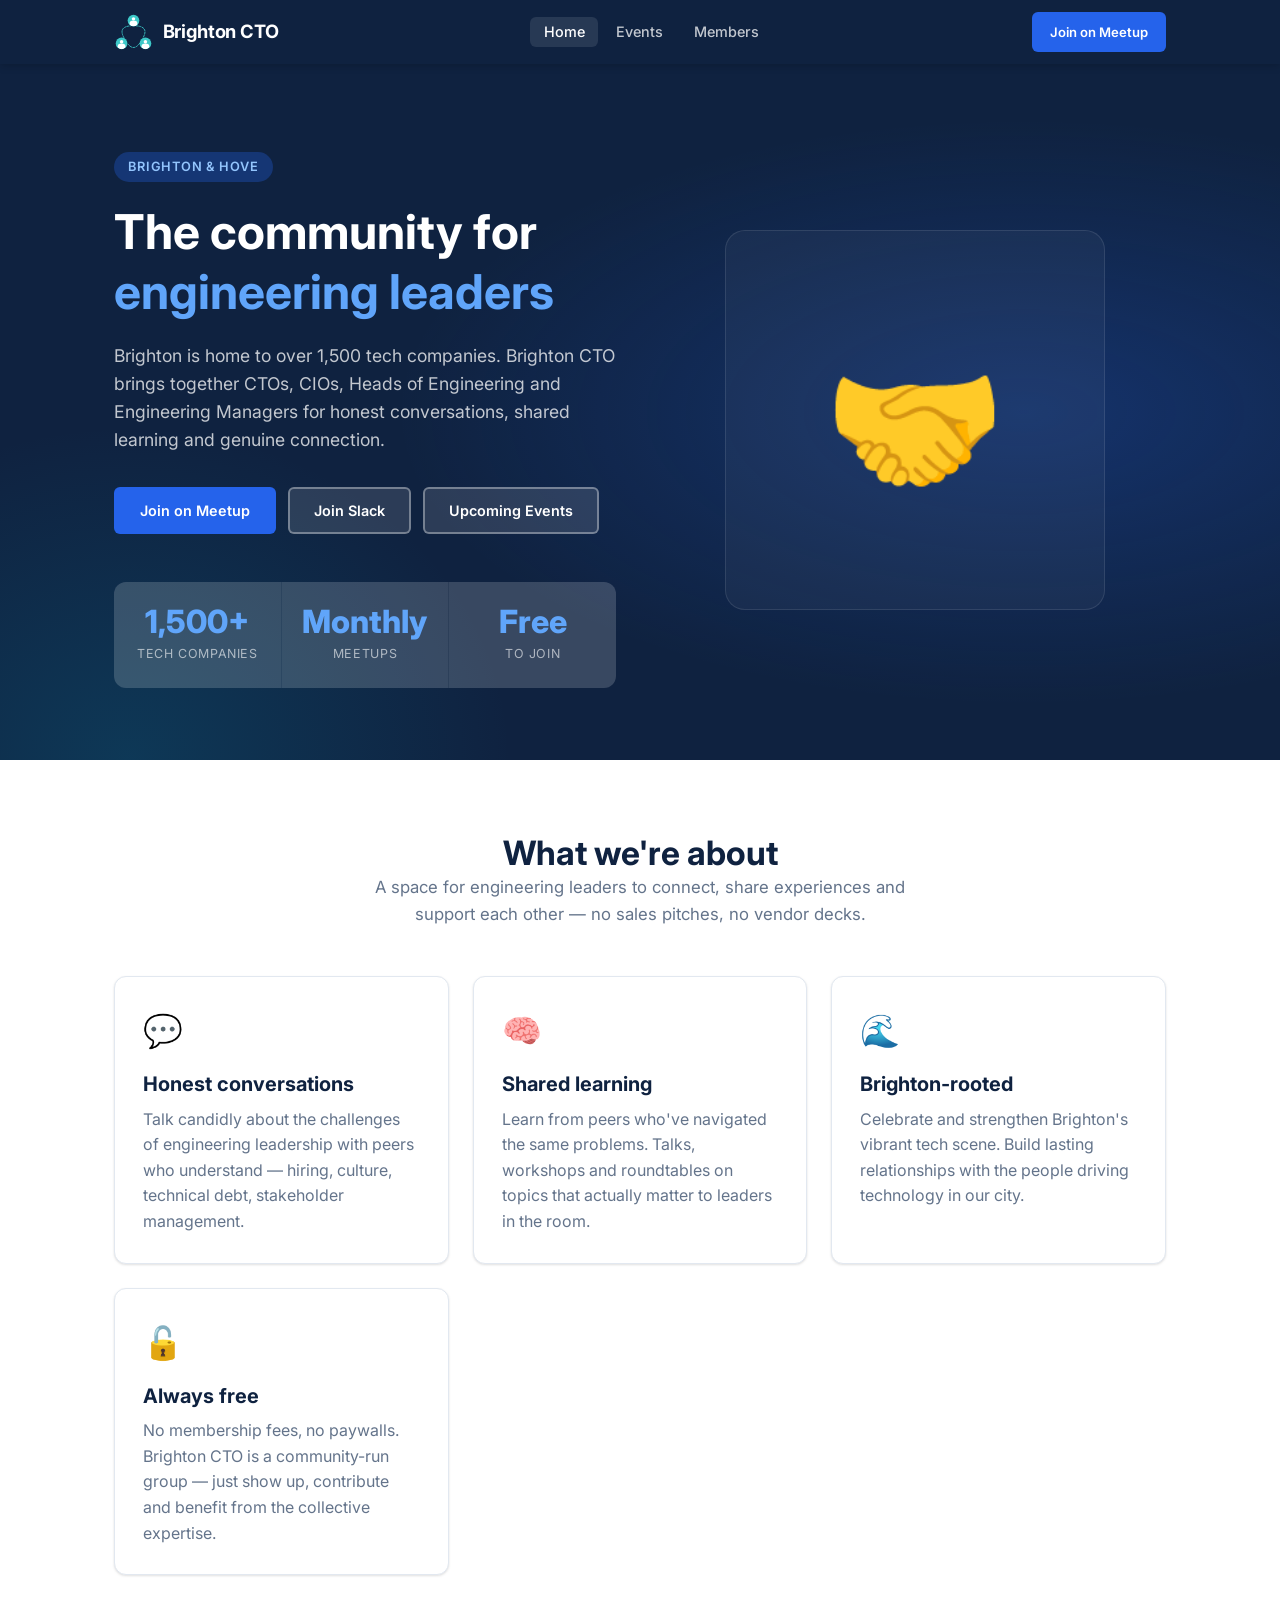
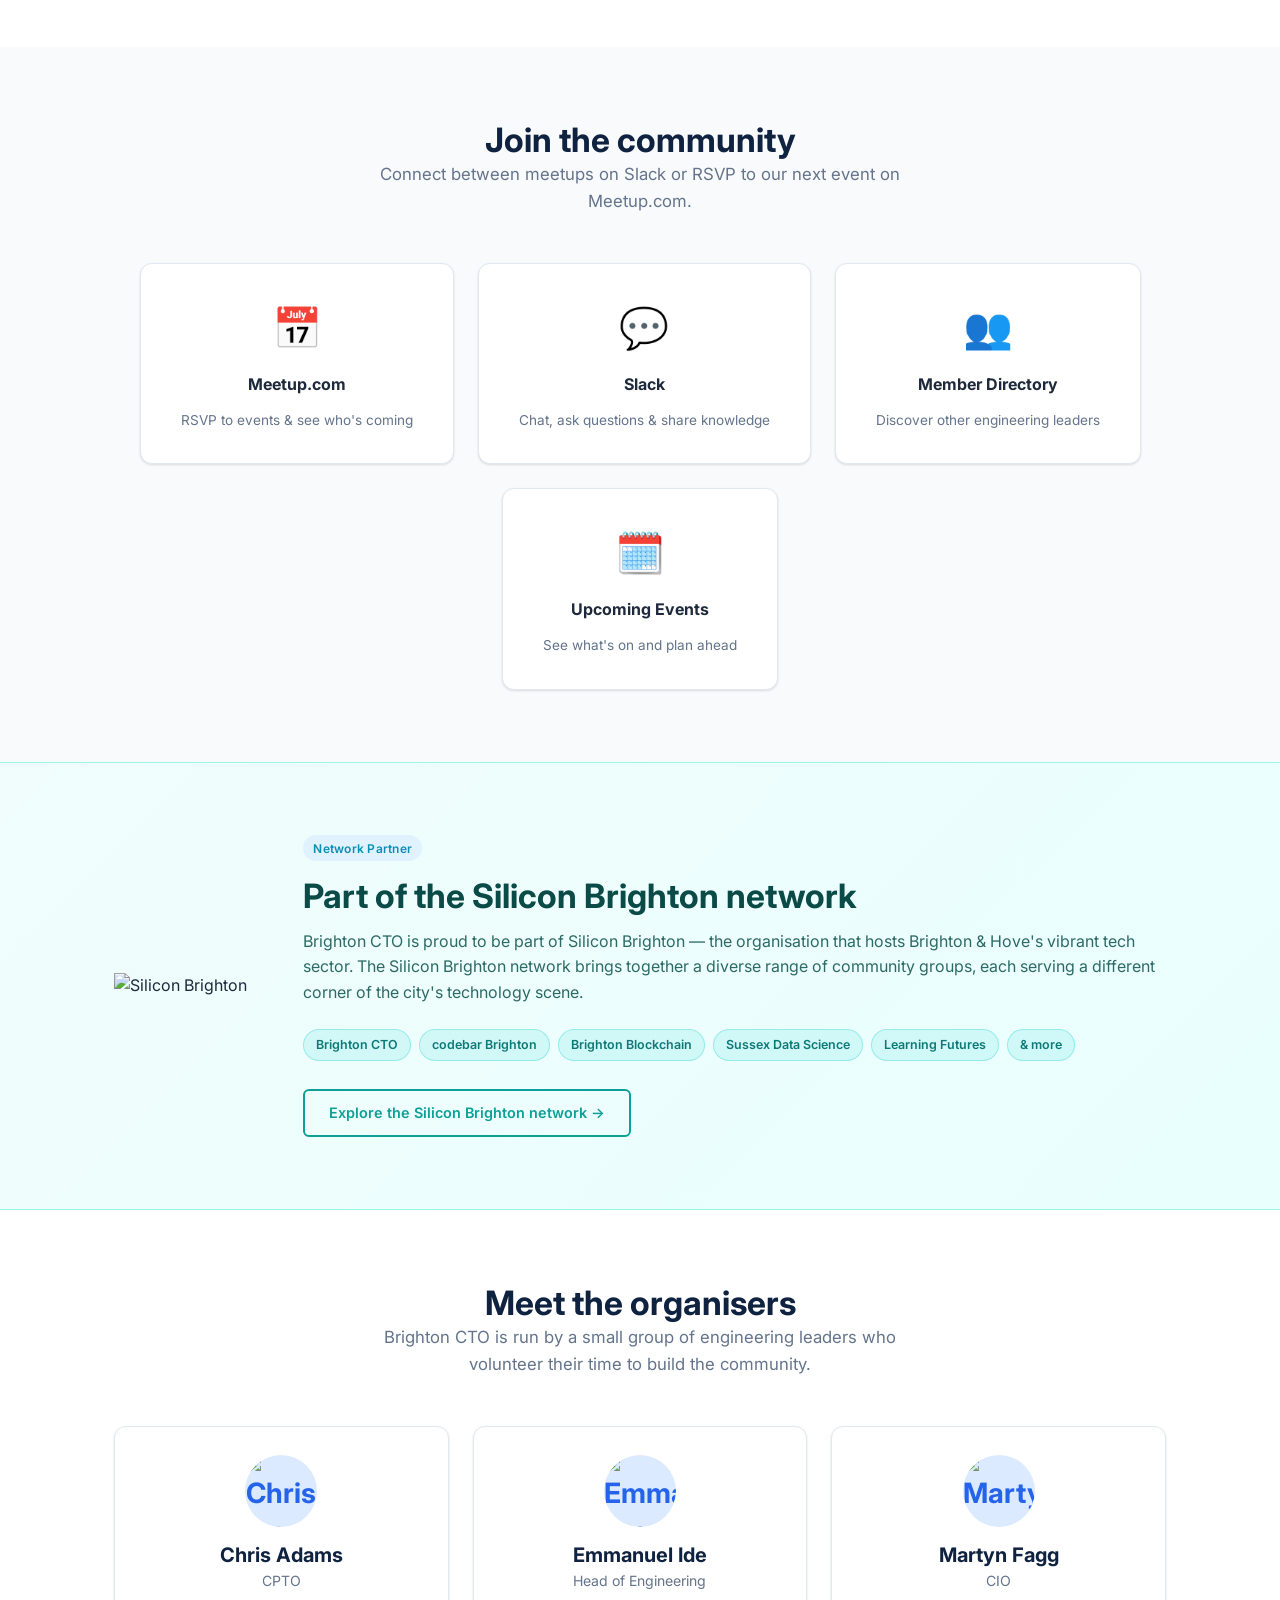
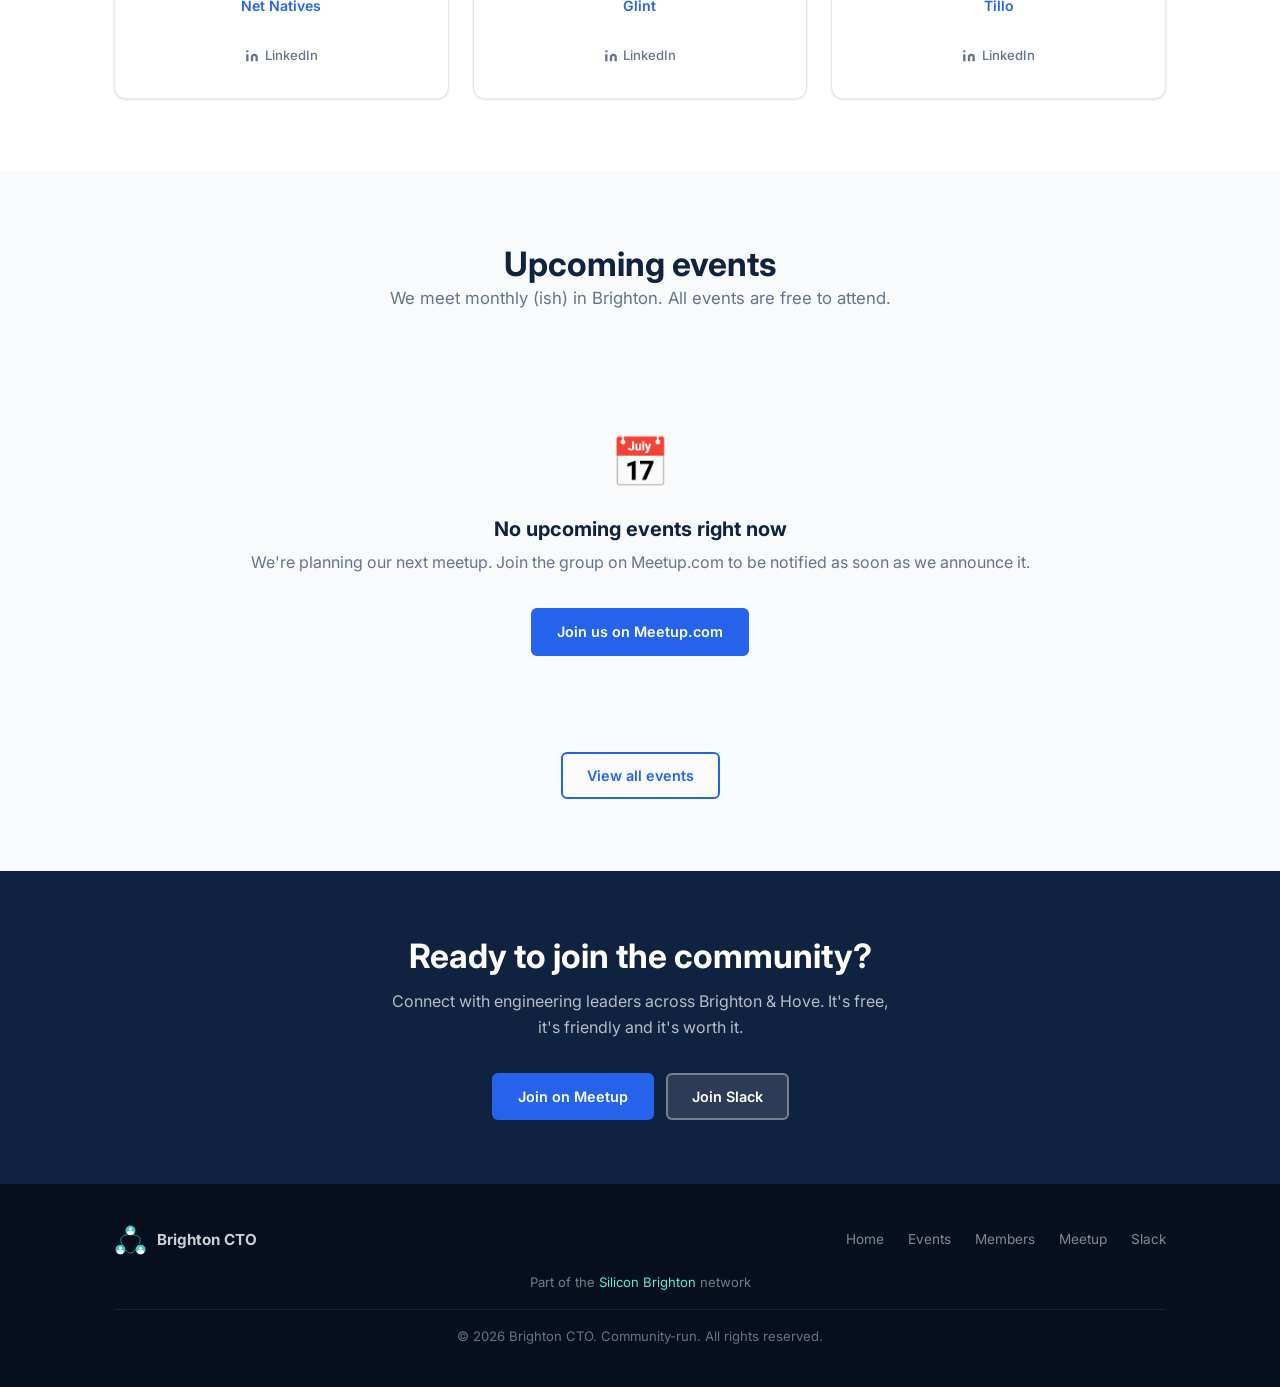
==== commit a6c4a90a: "Add new community icon logo and update favicon - Create images/logo.svg — SVG recreation of the thre" ====
--- a/index.html
+++ b/index.html
@@ -9,7 +9,7 @@
   <link rel="preconnect" href="https://fonts.gstatic.com" crossorigin />
   <link href="https://fonts.googleapis.com/css2?family=Inter:wght@400;500;600;700;800&display=swap" rel="stylesheet" />
   <link rel="stylesheet" href="css/styles.css" />
-  <link rel="icon" href="data:image/svg+xml,<svg xmlns='http://www.w3.org/2000/svg' viewBox='0 0 32 32'><rect width='32' height='32' rx='6' fill='%230f2240'/><text x='16' y='22' text-anchor='middle' fill='%2360a5fa' font-size='16' font-weight='800' font-family='system-ui'>B</text></svg>" />
+  <link rel="icon" href="images/logo.svg" type="image/svg+xml" />
 </head>
 <body>
 
@@ -17,14 +17,15 @@
   <nav class="nav" role="navigation" aria-label="Main navigation">
     <div class="nav__inner">
       <a href="index.html" class="nav__logo">
-        <img src="https://www.brightoncto.com/wp-content/uploads/2025/01/cropped-Brighton-CTO-3.png" alt="Brighton CTO" class="nav__logo-img" />
+        <img src="images/logo.svg" alt="" class="nav__logo-img" />
+        <span class="nav__logo-text">Brighton CTO</span>
       </a>
       <ul class="nav__links">
         <li><a href="index.html" class="nav__link active">Home</a></li>
         <li><a href="events.html" class="nav__link">Events</a></li>
         <li><a href="members.html" class="nav__link">Members</a></li>
       </ul>
-      <a href="https://www.meetup.com/Brighton-CTO-Meetup/" target="_blank" rel="noopener" class="btn btn--primary btn--sm nav__cta">
+      <a href="https://www.meetup.com/brighton-cto/" target="_blank" rel="noopener" class="btn btn--primary btn--sm nav__cta">
         Join on Meetup
       </a>
       <button class="nav__hamburger" aria-label="Open menu" onclick="toggleMobileNav()">
@@ -35,7 +36,7 @@
       <a href="index.html" class="nav__link active">Home</a>
       <a href="events.html" class="nav__link">Events</a>
       <a href="members.html" class="nav__link">Members</a>
-      <a href="https://www.meetup.com/Brighton-CTO-Meetup/" target="_blank" rel="noopener" class="btn btn--primary btn--sm" style="margin-top:.5rem;">Join on Meetup</a>
+      <a href="https://www.meetup.com/brighton-cto" target="_blank" rel="noopener" class="btn btn--primary btn--sm" style="margin-top:.5rem;">Join on Meetup</a>
     </div>
   </nav>
 
@@ -52,7 +53,7 @@
             shared learning and genuine connection.
           </p>
           <div class="hero__actions">
-            <a href="https://www.meetup.com/Brighton-CTO-Meetup/" target="_blank" rel="noopener" class="btn btn--primary">
+            <a href="https://www.meetup.com/brighton-cto/" target="_blank" rel="noopener" class="btn btn--primary">
               Join on Meetup
             </a>
             <a href="https://brightoncto.slack.com" target="_blank" rel="noopener" class="btn btn--ghost">
@@ -124,7 +125,7 @@
         <p>Connect between meetups on Slack or RSVP to our next event on Meetup.com.</p>
       </div>
       <div class="community-links">
-        <a href="https://www.meetup.com/Brighton-CTO-Meetup/" target="_blank" rel="noopener" class="community-link-card">
+        <a href="https://www.meetup.com/brighton-cto/" target="_blank" rel="noopener" class="community-link-card">
           <span class="icon">📅</span>
           <strong>Meetup.com</strong>
           <span>RSVP to events &amp; see who's coming</span>
@@ -253,7 +254,7 @@
       <h2>Ready to join the community?</h2>
       <p>Connect with engineering leaders across Brighton &amp; Hove. It's free, it's friendly and it's worth it.</p>
       <div class="cta-banner__actions">
-        <a href="https://www.meetup.com/Brighton-CTO-Meetup/" target="_blank" rel="noopener" class="btn btn--primary">Join on Meetup</a>
+        <a href="https://www.meetup.com/brighton-cto/" target="_blank" rel="noopener" class="btn btn--primary">Join on Meetup</a>
         <a href="https://brightoncto.slack.com" target="_blank" rel="noopener" class="btn btn--ghost">Join Slack</a>
       </div>
     </div>
@@ -264,13 +265,14 @@
     <div class="container">
       <div class="footer__inner">
         <a href="index.html" class="footer__brand">
-          <img src="https://www.brightoncto.com/wp-content/uploads/2025/01/cropped-Brighton-CTO-3.png" alt="Brighton CTO" class="footer__logo-img" />
+          <img src="images/logo.svg" alt="" class="footer__logo-img" />
+          <span>Brighton CTO</span>
         </a>
         <nav class="footer__links">
           <a href="index.html">Home</a>
           <a href="events.html">Events</a>
           <a href="members.html">Members</a>
-          <a href="https://www.meetup.com/Brighton-CTO-Meetup/" target="_blank" rel="noopener">Meetup</a>
+          <a href="https://www.meetup.com/brighton-cto/" target="_blank" rel="noopener">Meetup</a>
           <a href="https://brightoncto.slack.com" target="_blank" rel="noopener">Slack</a>
         </nav>
       </div>
--- a/css/styles.css
+++ b/css/styles.css
@@ -184,16 +184,21 @@
   flex-shrink: 0;
 }
 .nav__logo-img {
-  height: 34px;
+  height: 38px;
   width: auto;
   display: block;
-  filter: brightness(0) invert(1);
+  flex-shrink: 0;
+}
+.nav__logo-text {
+  font-size: 1.15rem;
+  font-weight: 700;
+  letter-spacing: -.01em;
+  color: var(--color-white);
 }
 .footer__logo-img {
-  height: 28px;
+  height: 32px;
   width: auto;
   display: block;
-  filter: brightness(0) invert(0.65);
 }
 .nav__links {
   display: flex;
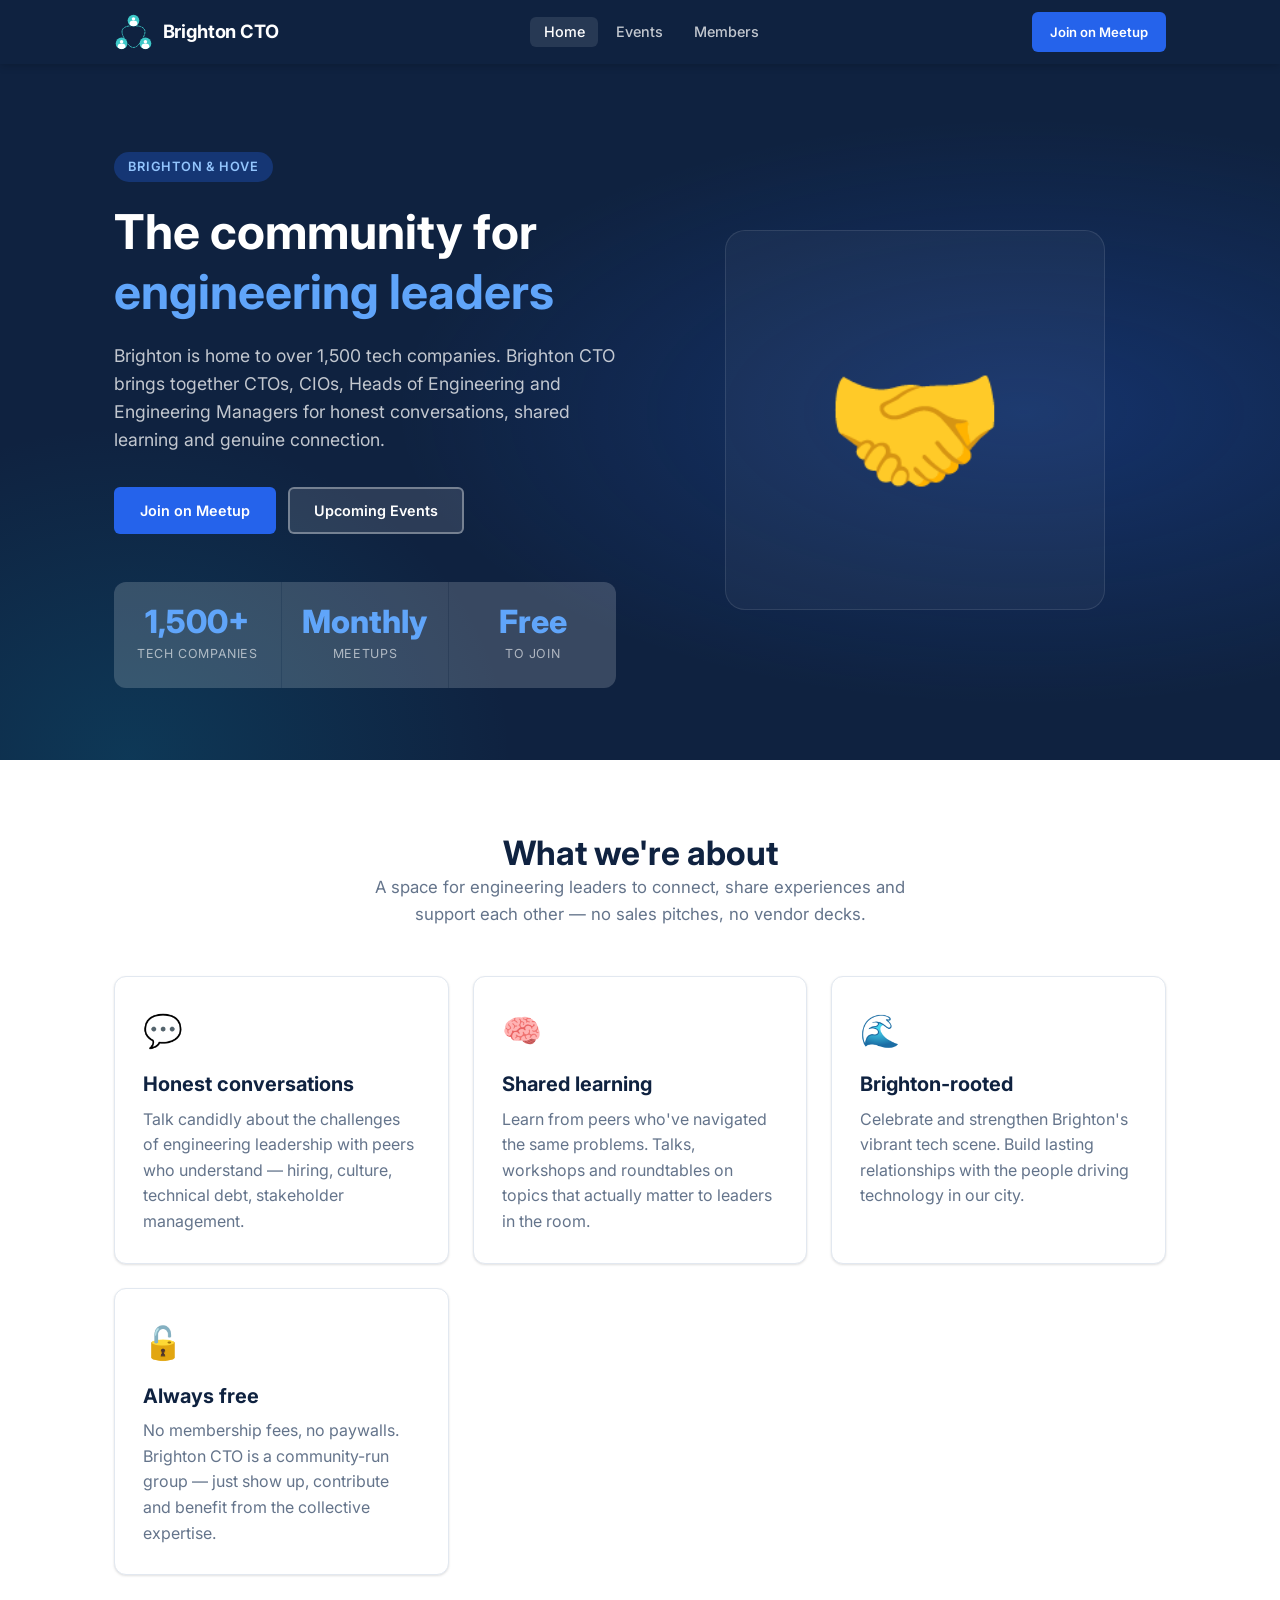
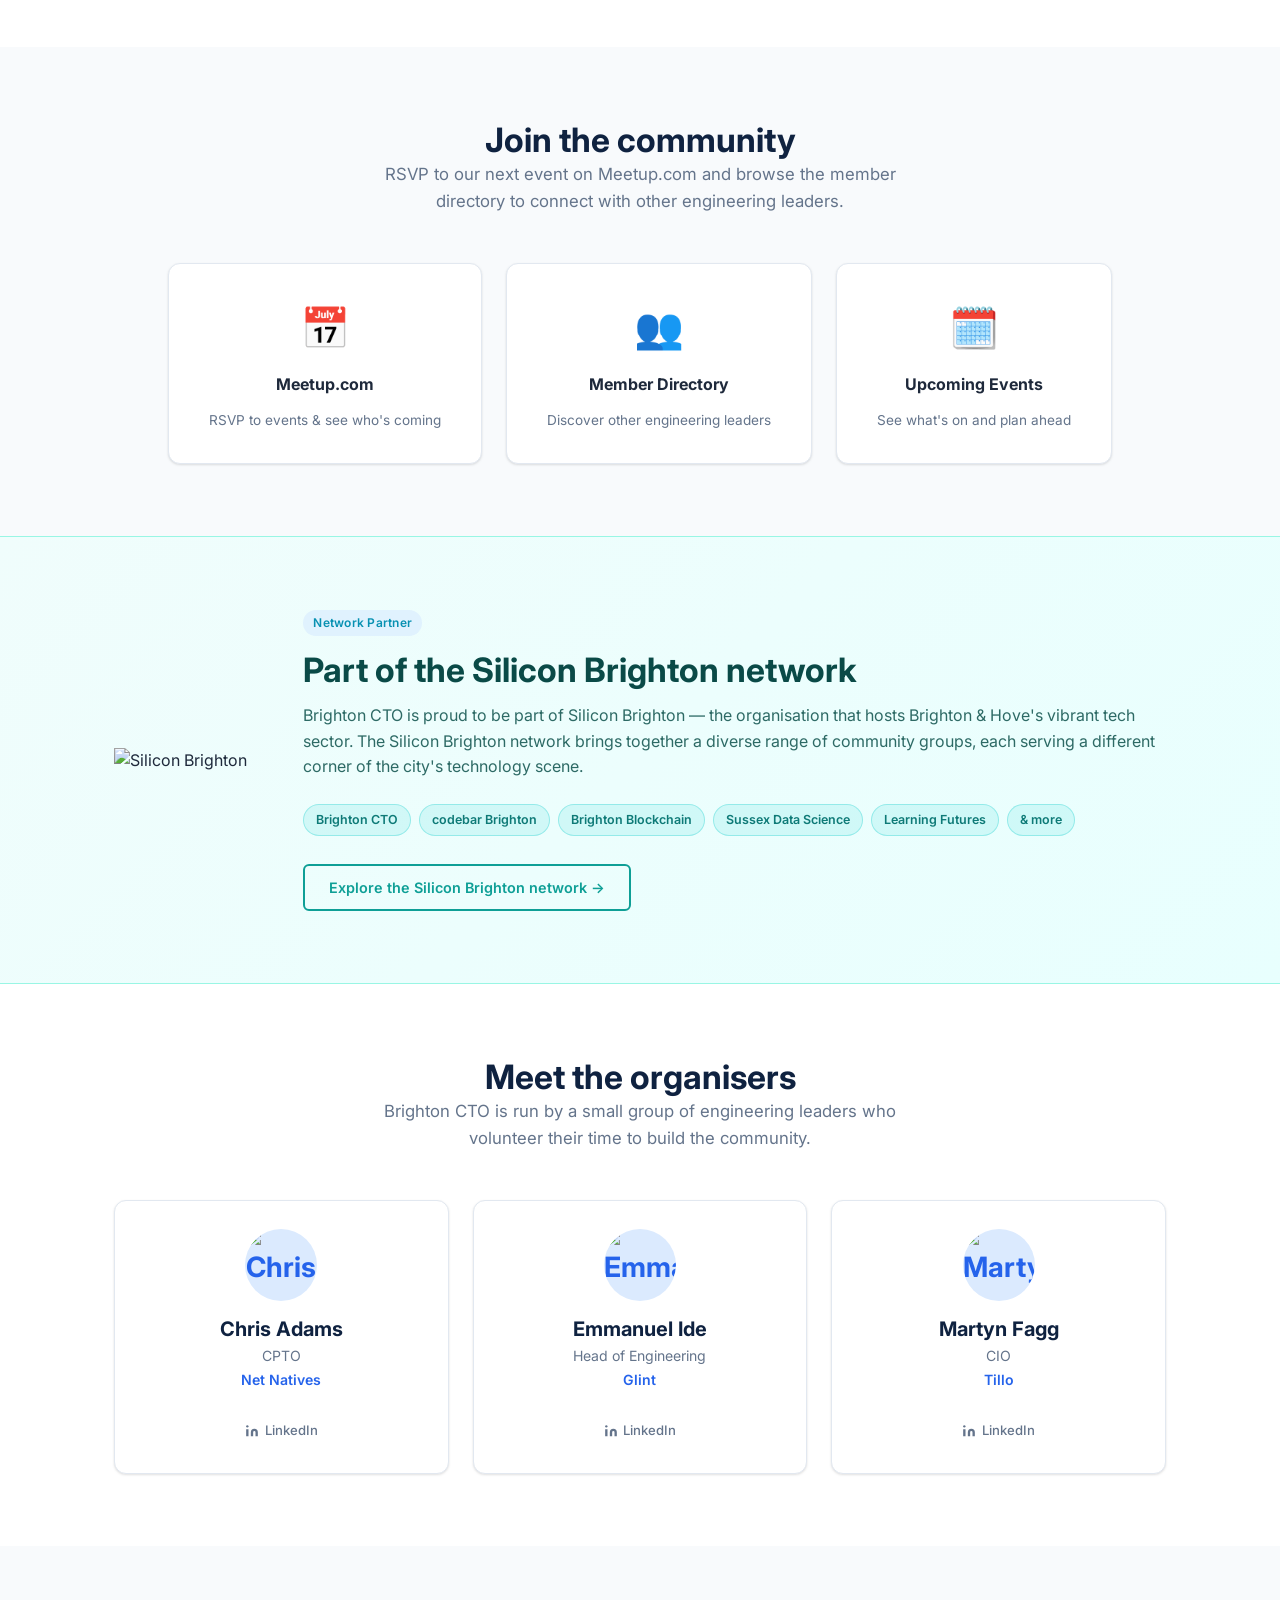
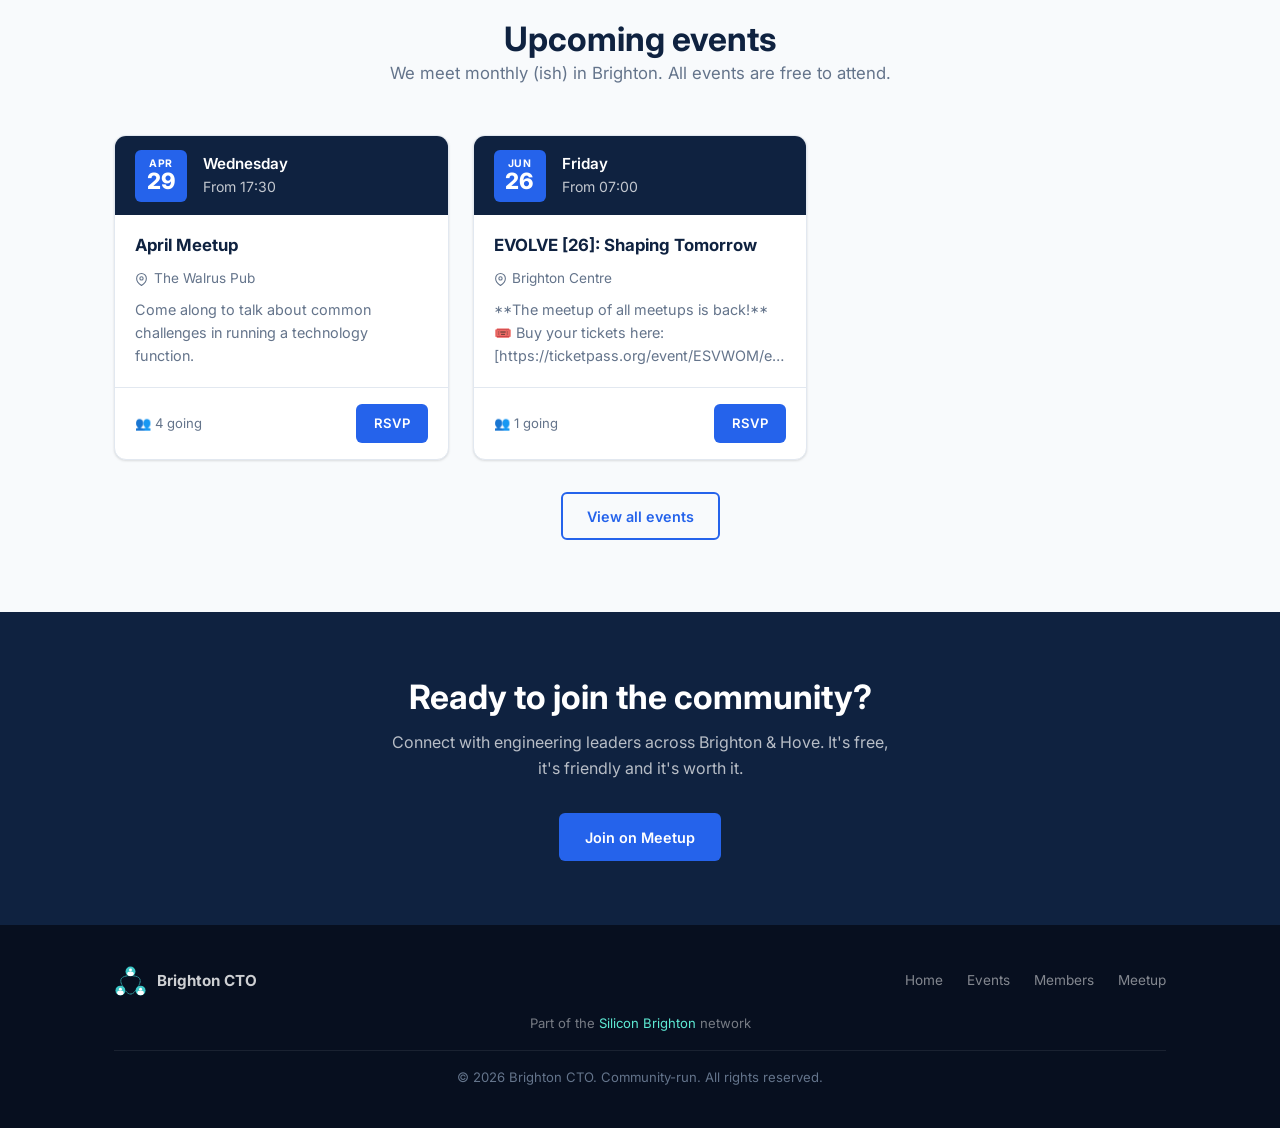
==== commit 1c423f48: "chore: remove Slack references across the site" ====
--- a/index.html
+++ b/index.html
@@ -56,9 +56,6 @@
             <a href="https://www.meetup.com/brighton-cto/" target="_blank" rel="noopener" class="btn btn--primary">
               Join on Meetup
             </a>
-            <a href="https://brightoncto.slack.com" target="_blank" rel="noopener" class="btn btn--ghost">
-              Join Slack
-            </a>
             <a href="events.html" class="btn btn--ghost">
               Upcoming Events
             </a>
@@ -122,18 +119,13 @@
     <div class="container">
       <div class="section-header">
         <h2>Join the community</h2>
-        <p>Connect between meetups on Slack or RSVP to our next event on Meetup.com.</p>
+        <p>RSVP to our next event on Meetup.com and browse the member directory to connect with other engineering leaders.</p>
       </div>
       <div class="community-links">
         <a href="https://www.meetup.com/brighton-cto/" target="_blank" rel="noopener" class="community-link-card">
           <span class="icon">📅</span>
           <strong>Meetup.com</strong>
           <span>RSVP to events &amp; see who's coming</span>
-        </a>
-        <a href="https://brightoncto.slack.com" target="_blank" rel="noopener" class="community-link-card">
-          <span class="icon">💬</span>
-          <strong>Slack</strong>
-          <span>Chat, ask questions &amp; share knowledge</span>
         </a>
         <a href="members.html" class="community-link-card">
           <span class="icon">👥</span>
@@ -255,7 +247,6 @@
       <p>Connect with engineering leaders across Brighton &amp; Hove. It's free, it's friendly and it's worth it.</p>
       <div class="cta-banner__actions">
         <a href="https://www.meetup.com/brighton-cto/" target="_blank" rel="noopener" class="btn btn--primary">Join on Meetup</a>
-        <a href="https://brightoncto.slack.com" target="_blank" rel="noopener" class="btn btn--ghost">Join Slack</a>
       </div>
     </div>
   </section>
@@ -273,7 +264,6 @@
           <a href="events.html">Events</a>
           <a href="members.html">Members</a>
           <a href="https://www.meetup.com/brighton-cto/" target="_blank" rel="noopener">Meetup</a>
-          <a href="https://brightoncto.slack.com" target="_blank" rel="noopener">Slack</a>
         </nav>
       </div>
       <p class="footer__network">Part of the <a href="https://siliconbrighton.com/" target="_blank" rel="noopener">Silicon Brighton</a> network</p>
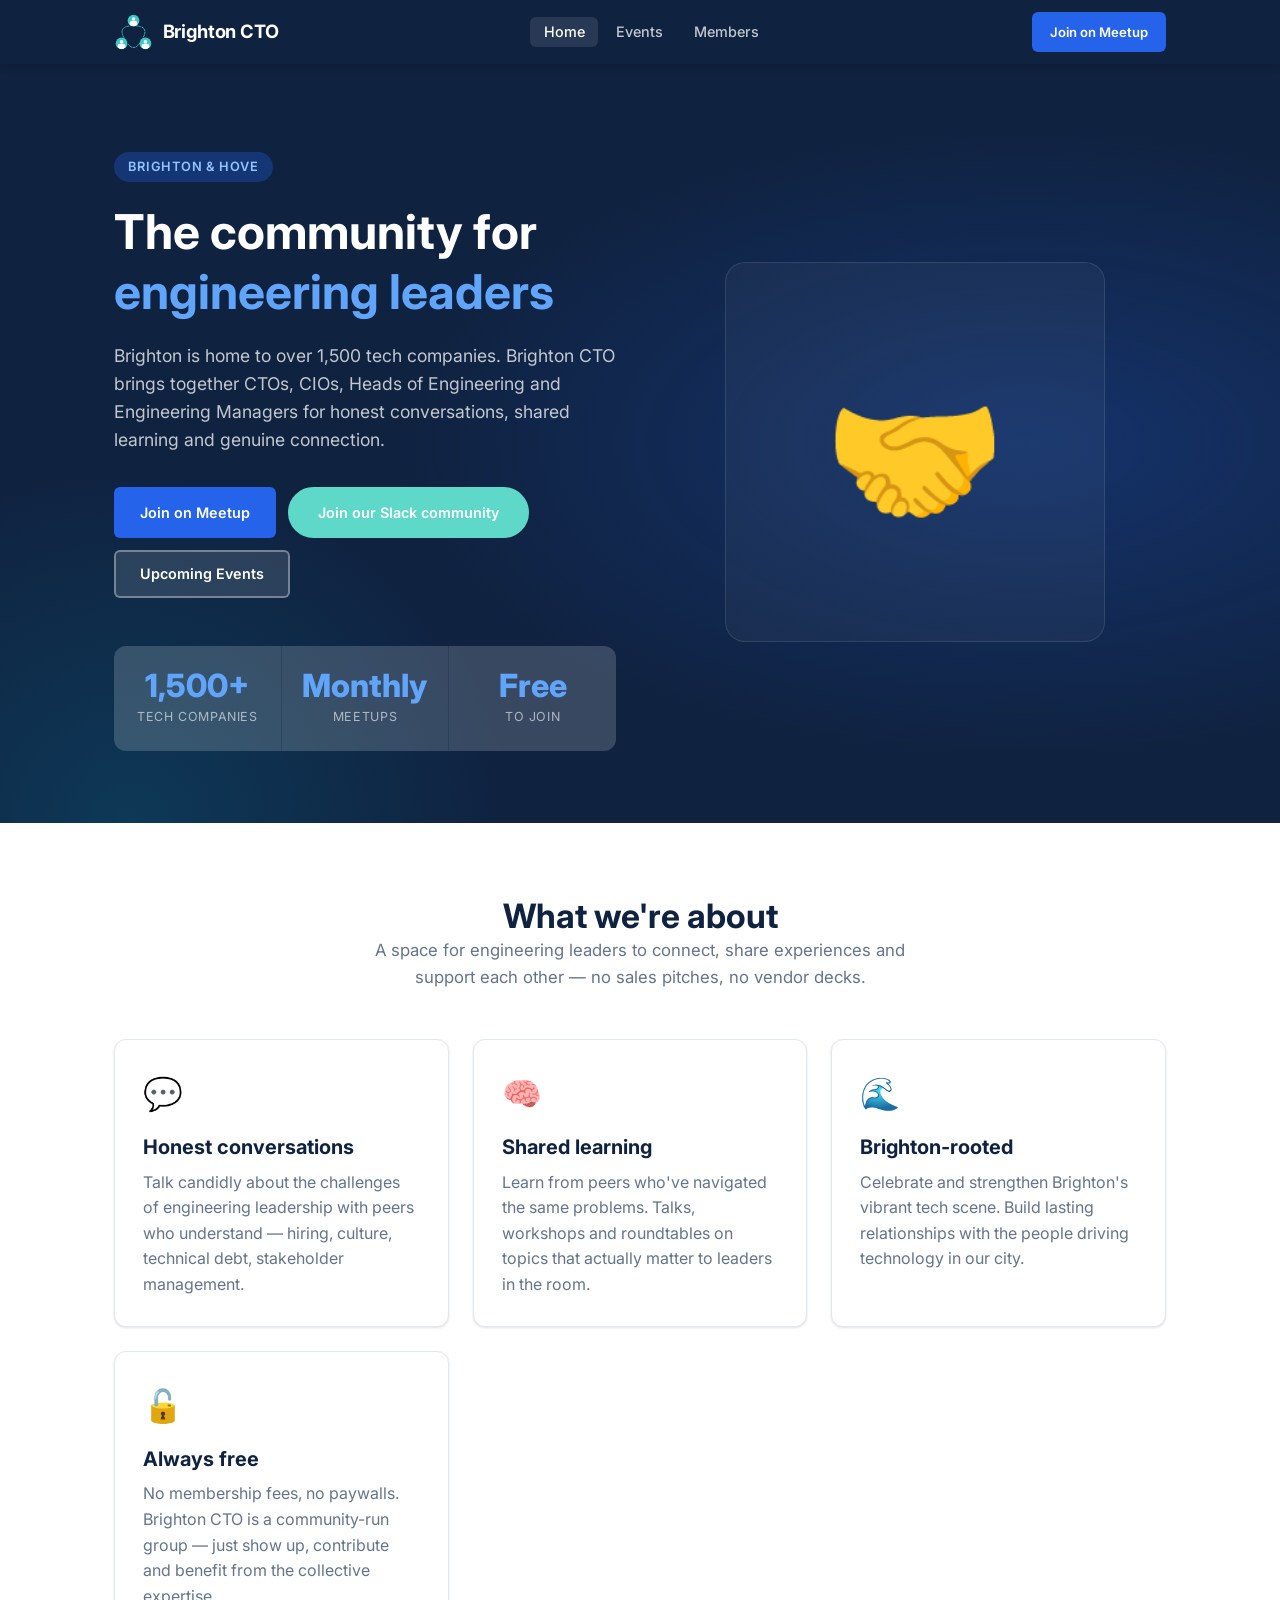
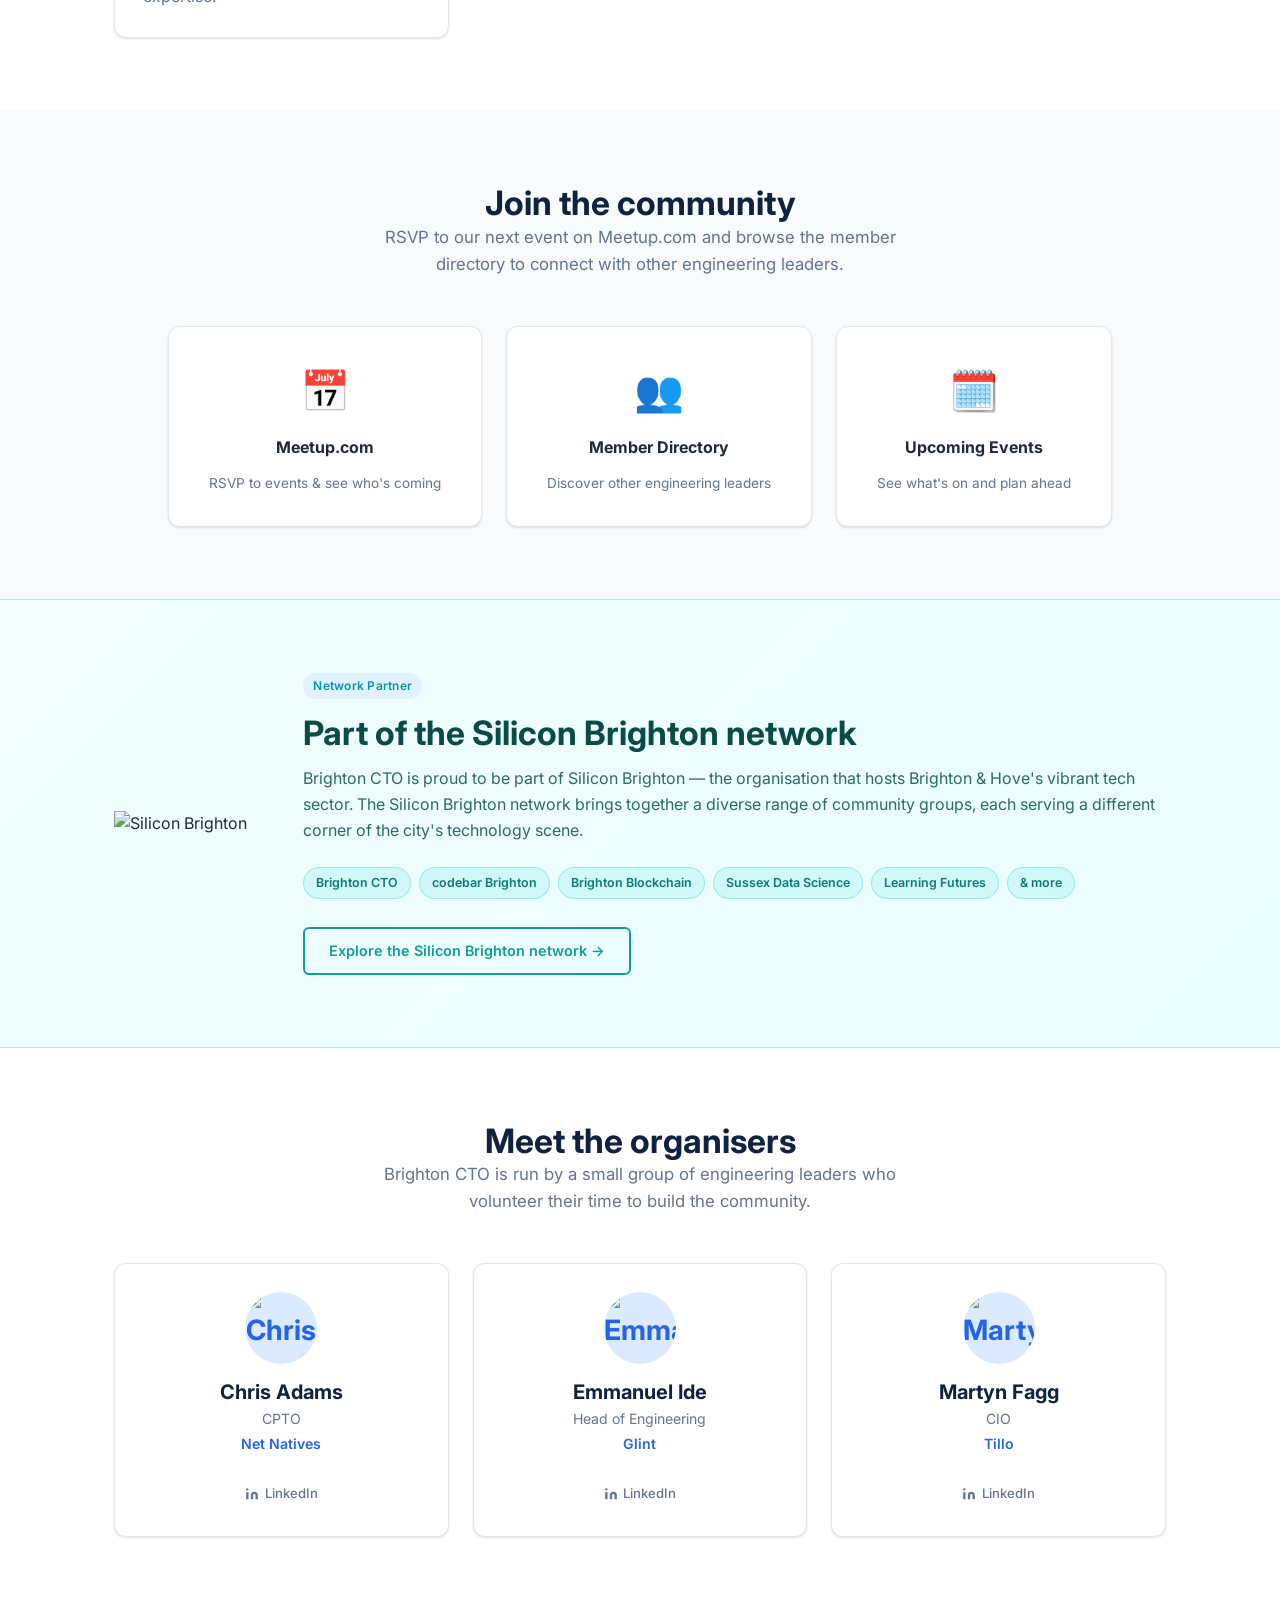
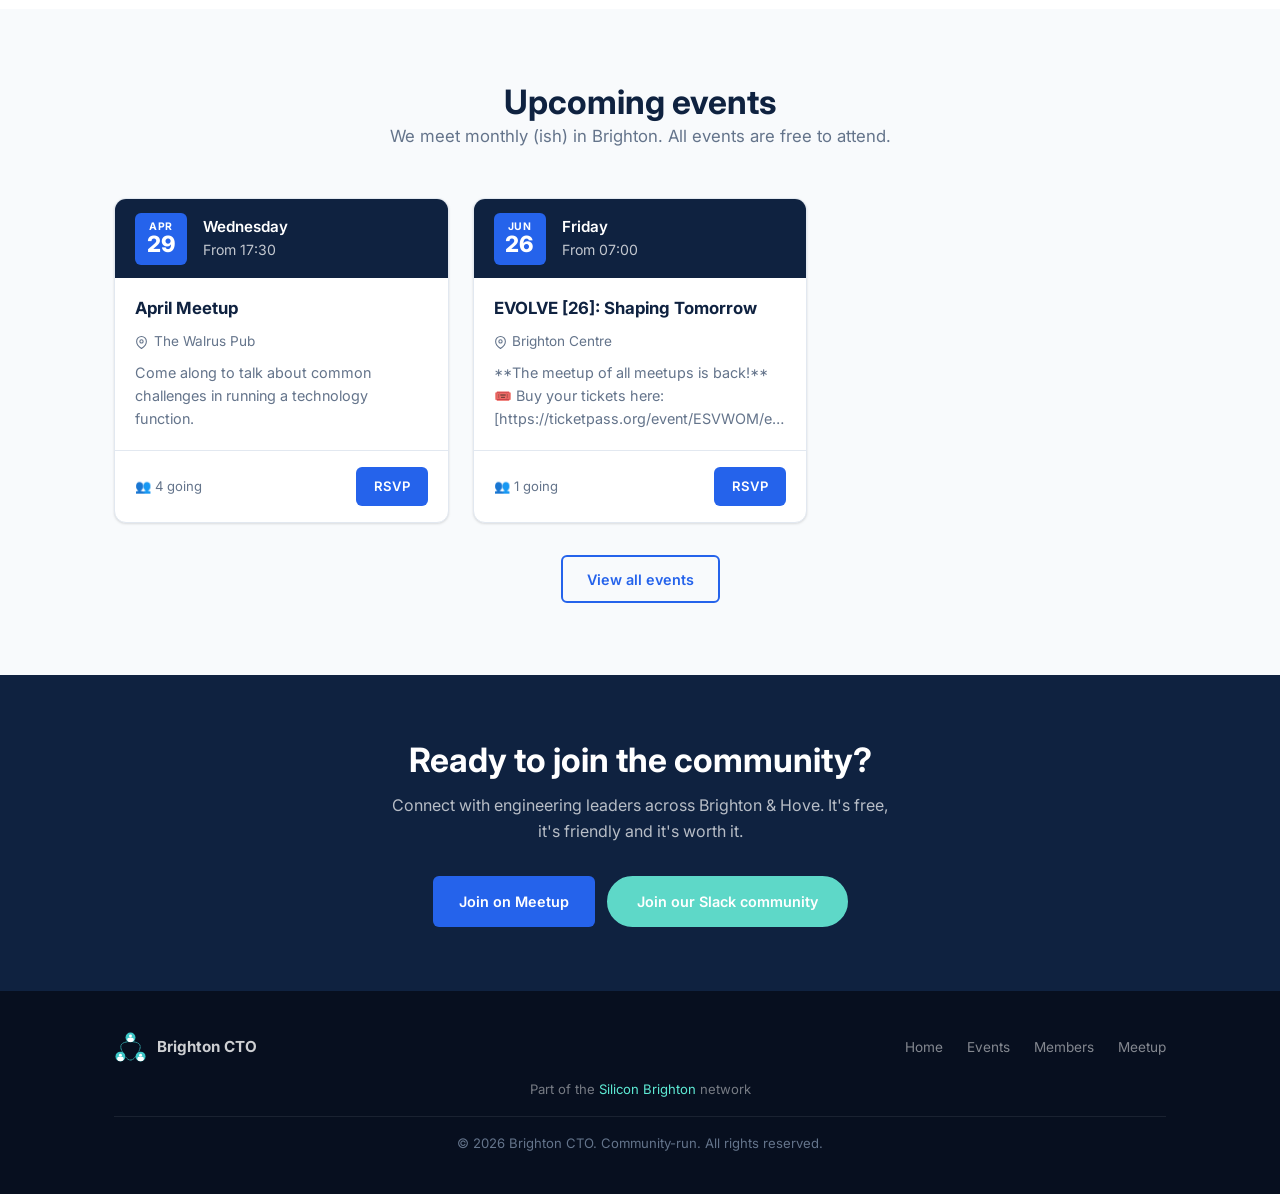
==== commit d03835c6: "feat: add Slack community button with new Silicon Brighton invite" ====
--- a/index.html
+++ b/index.html
@@ -56,6 +56,9 @@
             <a href="https://www.meetup.com/brighton-cto/" target="_blank" rel="noopener" class="btn btn--primary">
               Join on Meetup
             </a>
+            <a href="https://join.slack.com/t/silicon-brighton/shared_invite/zt-2t7mza0g4-DX3pJkFuCI8_JG4K7BZjmg" target="_blank" rel="noopener" class="btn btn--slack">
+              Join our Slack community
+            </a>
             <a href="events.html" class="btn btn--ghost">
               Upcoming Events
             </a>
@@ -247,6 +250,7 @@
       <p>Connect with engineering leaders across Brighton &amp; Hove. It's free, it's friendly and it's worth it.</p>
       <div class="cta-banner__actions">
         <a href="https://www.meetup.com/brighton-cto/" target="_blank" rel="noopener" class="btn btn--primary">Join on Meetup</a>
+        <a href="https://join.slack.com/t/silicon-brighton/shared_invite/zt-2t7mza0g4-DX3pJkFuCI8_JG4K7BZjmg" target="_blank" rel="noopener" class="btn btn--slack">Join our Slack community</a>
       </div>
     </div>
   </section>
--- a/css/styles.css
+++ b/css/styles.css
@@ -119,6 +119,19 @@
   padding: .45rem 1rem;
   font-size: .82rem;
 }
+.btn--slack {
+  background: #5ed8c8;
+  color: var(--color-white);
+  border: 2px solid #5ed8c8;
+  border-radius: 999px;
+  padding: .75rem 1.75rem;
+}
+.btn--slack:hover {
+  background: var(--color-white);
+  color: #5ed8c8;
+  text-decoration: none;
+  box-shadow: 0 4px 14px rgba(94,216,200,.35);
+}
 
 /* ----- Badge ----- */
 .badge {
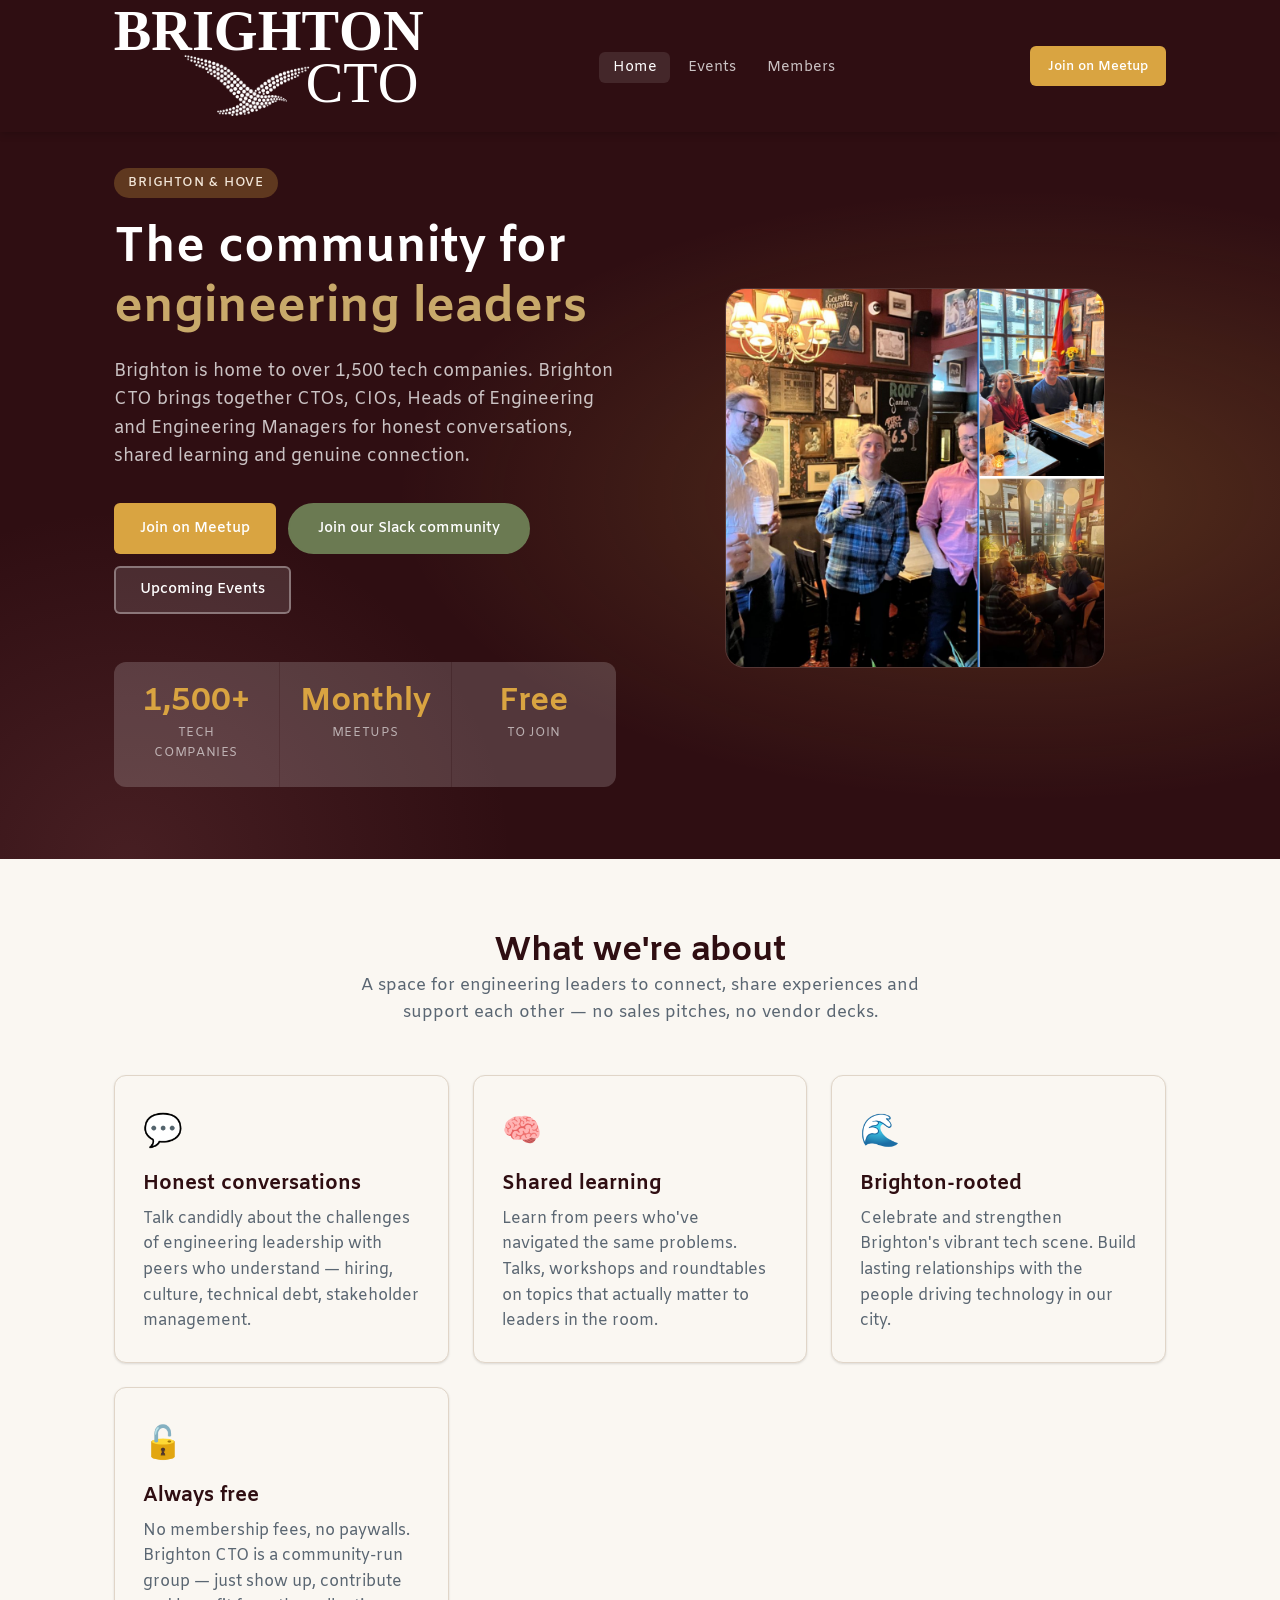
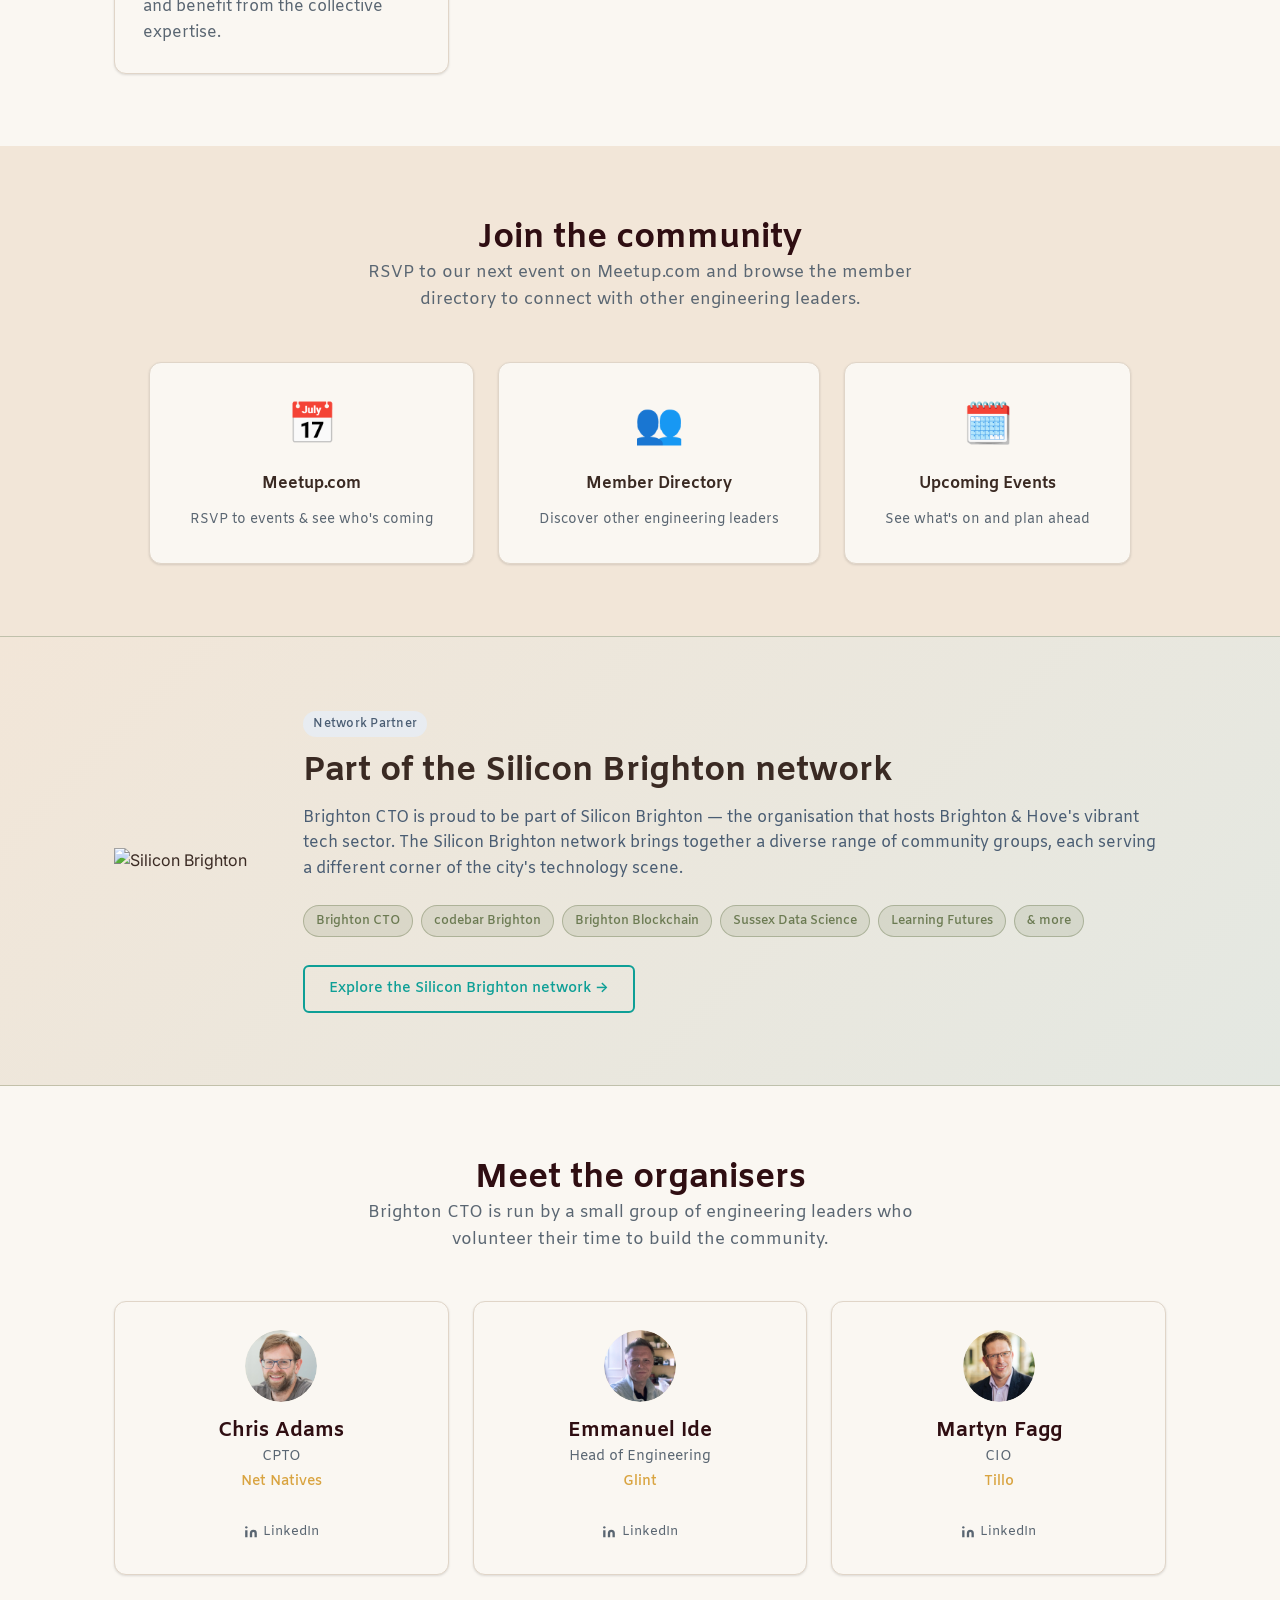
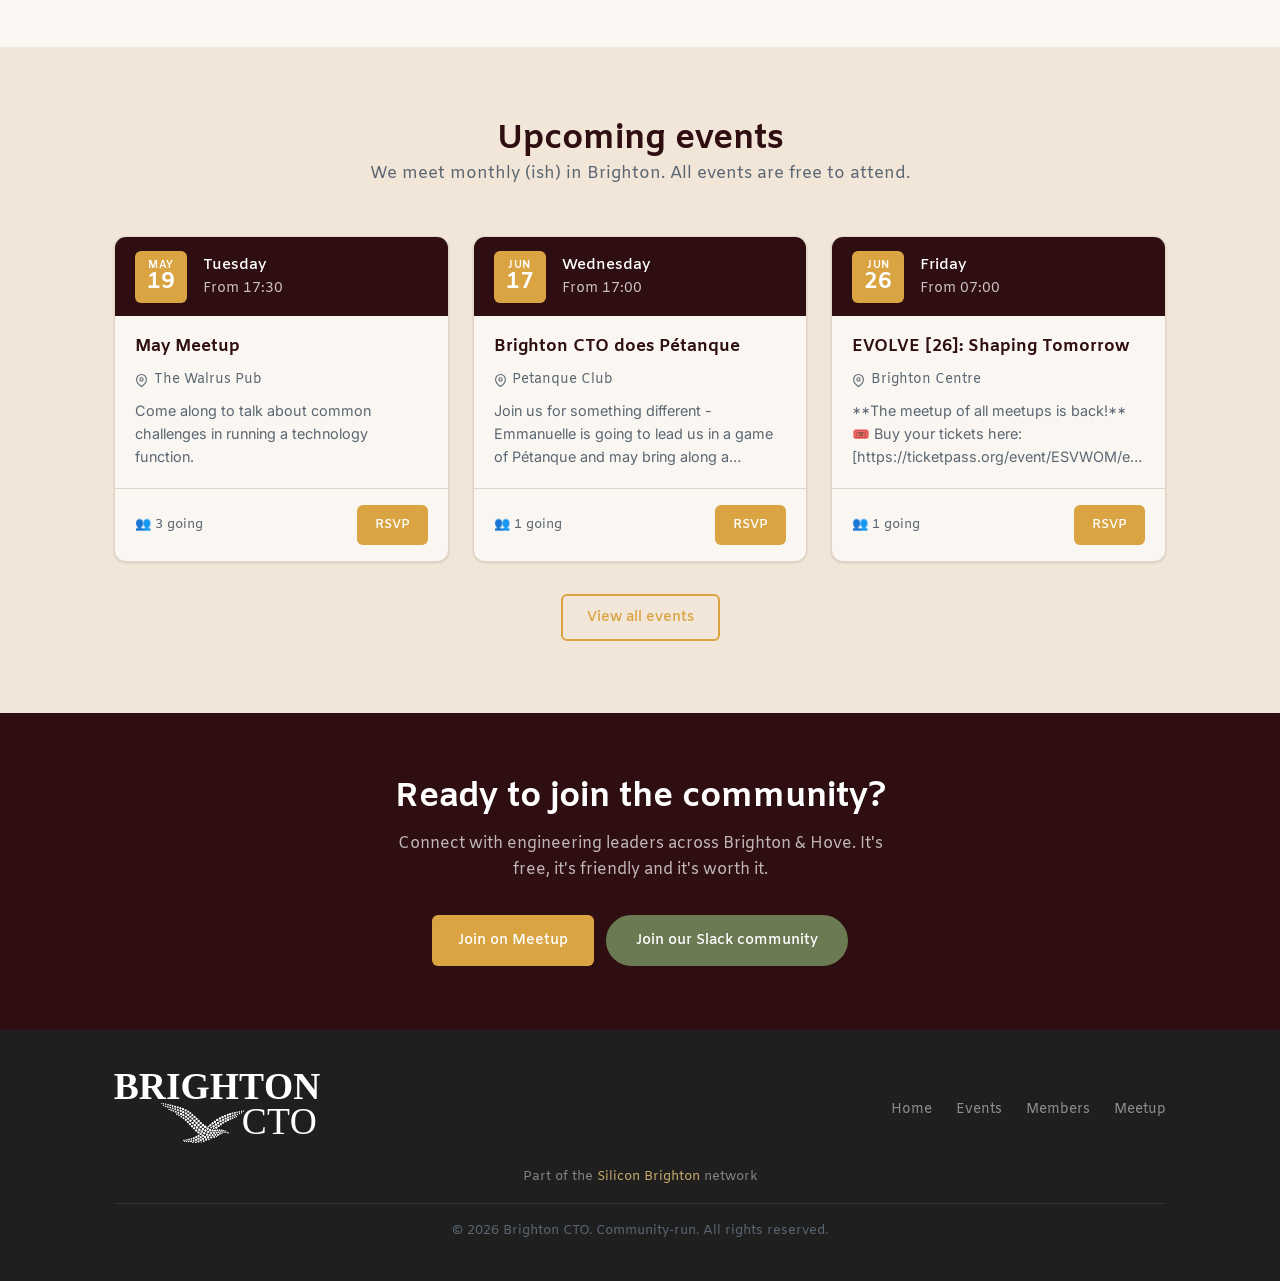
==== commit a6904768: "updating the style, warmer palette, with photo on homepage and a new version of the logo" ====
--- a/index.html
+++ b/index.html
@@ -7,7 +7,7 @@
   <meta name="description" content="Brighton CTO is a community for engineering leaders – CTOs, CIOs, Heads of Engineering and Engineering Managers – based in Brighton & Hove." />
   <link rel="preconnect" href="https://fonts.googleapis.com" />
   <link rel="preconnect" href="https://fonts.gstatic.com" crossorigin />
-  <link href="https://fonts.googleapis.com/css2?family=Inter:wght@400;500;600;700;800&display=swap" rel="stylesheet" />
+  <link href="https://fonts.googleapis.com/css2?family=Amiko:wght@400;600;700&family=Inter:wght@400;500;600;700;800&display=swap" rel="stylesheet" />
   <link rel="stylesheet" href="css/styles.css" />
   <link rel="icon" href="images/logo.svg" type="image/svg+xml" />
 </head>
@@ -17,8 +17,7 @@
   <nav class="nav" role="navigation" aria-label="Main navigation">
     <div class="nav__inner">
       <a href="index.html" class="nav__logo">
-        <img src="images/logo.svg" alt="" class="nav__logo-img" />
-        <span class="nav__logo-text">Brighton CTO</span>
+        <img src="images/logo.svg" alt="Brighton CTO" class="nav__logo-img" />
       </a>
       <ul class="nav__links">
         <li><a href="index.html" class="nav__link active">Home</a></li>
@@ -78,8 +77,16 @@
             </div>
           </div>
         </div>
-        <div class="hero__visual" aria-hidden="true">
-          <div class="hero__graphic">🤝</div>
+        <div class="hero__visual">
+          <div class="hero__graphic">
+            <img
+              src="images/events/042026/brighton%20cto%20meetup%20walrus.png"
+              alt="Brighton CTO meetup"
+              width="940"
+              height="938"
+              loading="eager"
+            />
+          </div>
         </div>
       </div>
     </div>
@@ -182,12 +189,12 @@
 
         <div class="organiser-card">
           <div class="organiser-avatar">
-            <img src="https://www.brightoncto.com/wp-content/uploads/2024/11/1560266129629.jpg" alt="Chris Adams" />
+            <img src="images/members/chris-adams.jpeg" alt="Chris Adams" />
           </div>
           <h3>Chris Adams</h3>
           <p class="role">CPTO</p>
           <p class="company">Net Natives</p>
-          <a href="https://www.linkedin.com/in/chrisadams/" target="_blank" rel="noopener" class="social-link">
+          <a href="https://www.linkedin.com/in/chrisadams6/" target="_blank" rel="noopener" class="social-link">
             <svg width="14" height="14" viewBox="0 0 24 24" fill="currentColor"><path d="M16 8a6 6 0 0 1 6 6v7h-4v-7a2 2 0 0 0-2-2 2 2 0 0 0-2 2v7h-4v-7a6 6 0 0 1 6-6z"/><rect x="2" y="9" width="4" height="12"/><circle cx="4" cy="4" r="2"/></svg>
             LinkedIn
           </a>
@@ -195,7 +202,7 @@
 
         <div class="organiser-card">
           <div class="organiser-avatar">
-            <img src="https://www.brightoncto.com/wp-content/uploads/2024/11/ide.jpg" alt="Emmanuel Ide" />
+            <img src="images/members/emmanuel-ide.jpeg" alt="Emmanuel Ide" />
           </div>
           <h3>Emmanuel Ide</h3>
           <p class="role">Head of Engineering</p>
@@ -208,7 +215,7 @@
 
         <div class="organiser-card">
           <div class="organiser-avatar">
-            <img src="https://www.brightoncto.com/wp-content/uploads/2024/11/mf.jpg" alt="Martyn Fagg" />
+            <img src="images/members/martyn-fagg.jpeg" alt="Martyn Fagg" />
           </div>
           <h3>Martyn Fagg</h3>
           <p class="role">CIO</p>
@@ -260,8 +267,7 @@
     <div class="container">
       <div class="footer__inner">
         <a href="index.html" class="footer__brand">
-          <img src="images/logo.svg" alt="" class="footer__logo-img" />
-          <span>Brighton CTO</span>
+          <img src="images/logo.svg" alt="Brighton CTO" class="footer__logo-img" />
         </a>
         <nav class="footer__links">
           <a href="index.html">Home</a>
--- a/css/styles.css
+++ b/css/styles.css
@@ -4,20 +4,36 @@
 
 /* ----- Design tokens ----- */
 :root {
-  --color-primary:      #0f2240;
-  --color-accent:       #2563eb;
-  --color-accent-light: #dbeafe;
-  --color-teal:         #0891b2;
-  --color-teal-light:   #e0f2fe;
-  --color-bg:           #ffffff;
-  --color-surface:      #f8fafc;
-  --color-border:       #e2e8f0;
-  --color-text:         #1e293b;
-  --color-muted:        #64748b;
-  --color-white:        #ffffff;
+  /* Core + supporting palette (warm interior / meetup art direction) */
+  --palette-burgundy:  #2f0e12;
+  --palette-amber:     #D9A441;
+  --palette-walnut:    #3A2A23;
+  --palette-gold:      #C8A96A;
+  --palette-charcoal:  #1F1F1F;
+  --palette-rose:      #B46A6E;
+  --palette-slate:     #4A5D73;
+  --palette-cream:     #F2E6D8;
+  --palette-olive:     #6B7A52;
+
+  --color-primary:       var(--palette-burgundy);
+  --color-accent:        var(--palette-amber);
+  --color-accent-hover:  #c49238;
+  --color-accent-light:  #fbf5e9;
+  --color-highlight:     var(--palette-gold);
+  --color-teal:          var(--palette-slate);
+  --color-teal-light:    #e8ecf1;
+  --color-bg:            #faf7f2;
+  --color-surface:       var(--palette-cream);
+  --color-border:        #e0d5c8;
+  --color-text:          var(--palette-walnut);
+  --color-muted:         #5a6672;
+  --color-white:         #ffffff;
 
   --font-sans: 'Inter', system-ui, -apple-system, BlinkMacSystemFont,
                'Segoe UI', Roboto, sans-serif;
+  /* Explicit stack so Amiko always resolves (avoid nested var() issues) */
+  --font-display: 'Amiko', 'Inter', system-ui, -apple-system, BlinkMacSystemFont,
+                  'Segoe UI', Roboto, sans-serif;
 
   --radius-sm:  0.375rem;
   --radius-md:  0.75rem;
@@ -28,7 +44,7 @@
   --shadow-lg:  0 10px 30px rgba(0,0,0,.10);
 
   --max-width:  1100px;
-  --nav-height: 64px;
+  --nav-height: 132px;
 }
 
 /* ----- Reset ----- */
@@ -48,7 +64,8 @@
 ul { list-style: none; }
 
 /* ----- Typography ----- */
-h1, h2, h3, h4 {
+h1, h2, h3, h4, h5, h6 {
+  font-family: var(--font-display);
   line-height: 1.25;
   font-weight: 700;
   color: var(--color-primary);
@@ -59,6 +76,53 @@
 h4 { font-size: 1.05rem; }
 p  { margin-bottom: 1rem; color: var(--color-muted); }
 p:last-child { margin-bottom: 0; }
+
+/* Amiko for hero, subtitles, navigation, and other display UI copy */
+.hero__eyebrow,
+.hero__desc,
+.hero__stat-number,
+.hero__stat-label,
+.section-header p,
+.page-hero p,
+.cta-banner p,
+.silicon-content p,
+.silicon-chip,
+.organiser-card .role,
+.organiser-card .company,
+.organiser-card p,
+.card p,
+.community-link-card strong,
+.community-link-card span,
+.nav__link,
+.btn,
+.events-tab,
+.event-card__date-box,
+.event-card__date-info,
+.event-card__location,
+.event-card__footer,
+.event-card__rsvp,
+.member-card__name,
+.member-card__title,
+.member-card__company,
+.member-count,
+.state-box h3,
+.state-box p,
+.step__content p,
+.step__num,
+.badge,
+.social-link,
+.member-card__footer a,
+.calendar-links,
+.footer__links a,
+.footer__network,
+.footer__copy {
+  font-family: var(--font-display);
+}
+
+.step__content code {
+  font-family: ui-monospace, SFMono-Regular, Menlo, Consolas, monospace;
+  font-size: 0.92em;
+}
 
 /* ----- Layout helpers ----- */
 .container {
@@ -93,9 +157,9 @@
   color: var(--color-white);
 }
 .btn--primary:hover {
-  background: #1d4ed8;
-  text-decoration: none;
-  box-shadow: 0 4px 14px rgba(37,99,235,.35);
+  background: var(--color-accent-hover);
+  text-decoration: none;
+  box-shadow: 0 4px 14px rgba(217, 164, 65, .4);
 }
 .btn--outline {
   background: transparent;
@@ -120,17 +184,17 @@
   font-size: .82rem;
 }
 .btn--slack {
-  background: #5ed8c8;
+  background: var(--palette-olive);
   color: var(--color-white);
-  border: 2px solid #5ed8c8;
+  border: 2px solid var(--palette-olive);
   border-radius: 999px;
   padding: .75rem 1.75rem;
 }
 .btn--slack:hover {
   background: var(--color-white);
-  color: #5ed8c8;
-  text-decoration: none;
-  box-shadow: 0 4px 14px rgba(94,216,200,.35);
+  color: var(--palette-olive);
+  text-decoration: none;
+  box-shadow: 0 4px 14px rgba(107, 122, 82, .35);
 }
 
 /* ----- Badge ----- */
@@ -176,12 +240,8 @@
 .nav__logo {
   display: flex;
   align-items: center;
-  gap: .6rem;
-  text-decoration: none;
-  color: var(--color-white);
-  font-size: 1.15rem;
-  font-weight: 700;
-  letter-spacing: -.01em;
+  text-decoration: none;
+  flex-shrink: 0;
 }
 .nav__logo-mark {
   width: 36px;
@@ -197,21 +257,17 @@
   flex-shrink: 0;
 }
 .nav__logo-img {
-  height: 38px;
+  height: 120px;
   width: auto;
   display: block;
   flex-shrink: 0;
-}
-.nav__logo-text {
-  font-size: 1.15rem;
-  font-weight: 700;
-  letter-spacing: -.01em;
-  color: var(--color-white);
+  filter: brightness(0) invert(1);
 }
 .footer__logo-img {
-  height: 32px;
+  height: 80px;
   width: auto;
   display: block;
+  filter: brightness(0) invert(1);
 }
 .nav__links {
   display: flex;
@@ -277,8 +333,14 @@
 .nav__mobile .nav__link { padding: .65rem .85rem; font-size: 1rem; }
 
 @media (max-width: 680px) {
+  :root {
+    --nav-height: 72px;
+  }
   .nav__links, .nav__cta { display: none; }
   .nav__hamburger { display: flex; }
+  .nav__logo-img {
+    height: 52px;
+  }
 }
 
 /* ============================================================
@@ -287,7 +349,7 @@
 .hero {
   background: var(--color-primary);
   color: #fff;
-  padding-block: 5.5rem 4.5rem;
+  padding-block: 2.25rem 4.5rem;
   position: relative;
   overflow: hidden;
 }
@@ -296,8 +358,8 @@
   position: absolute;
   inset: 0;
   background:
-    radial-gradient(ellipse 70% 60% at 80% 50%, rgba(37,99,235,.25) 0%, transparent 70%),
-    radial-gradient(ellipse 50% 80% at 10% 100%, rgba(8,145,178,.2) 0%, transparent 60%);
+    radial-gradient(ellipse 70% 60% at 80% 50%, rgba(217, 164, 65, .22) 0%, transparent 70%),
+    radial-gradient(ellipse 50% 80% at 10% 100%, rgba(180, 106, 110, .18) 0%, transparent 60%);
   pointer-events: none;
 }
 .hero__inner {
@@ -309,8 +371,8 @@
 }
 .hero__eyebrow {
   display: inline-block;
-  background: rgba(37,99,235,.3);
-  color: #93c5fd;
+  background: rgba(217, 164, 65, .28);
+  color: var(--palette-cream);
   padding: .3rem .9rem;
   border-radius: 9999px;
   font-size: .8rem;
@@ -324,7 +386,7 @@
   margin-bottom: 1.25rem;
 }
 .hero h1 span {
-  color: #60a5fa;
+  color: var(--color-highlight);
 }
 .hero__desc {
   color: rgba(255,255,255,.75);
@@ -353,7 +415,7 @@
 .hero__stat-number {
   font-size: 2rem;
   font-weight: 800;
-  color: #60a5fa;
+  color: var(--palette-amber);
   line-height: 1;
 }
 .hero__stat-label {
@@ -375,11 +437,12 @@
   background: rgba(255,255,255,.04);
   border: 1px solid rgba(255,255,255,.1);
   border-radius: var(--radius-lg);
-  display: flex;
-  align-items: center;
-  justify-content: center;
-  font-size: 9rem;
-  user-select: none;
+  overflow: hidden;
+}
+.hero__graphic img {
+  width: 100%;
+  height: 100%;
+  object-fit: cover;
 }
 
 @media (max-width: 840px) {
@@ -388,7 +451,7 @@
   .hero__stats { grid-template-columns: repeat(3, 1fr); }
 }
 @media (max-width: 480px) {
-  .hero { padding-block: 3.5rem 3rem; }
+  .hero { padding-block: 1.75rem 3rem; }
   .hero__stats { grid-template-columns: 1fr; gap: 0; }
 }
 
@@ -660,7 +723,7 @@
 }
 .members-filter input:focus {
   border-color: var(--color-accent);
-  box-shadow: 0 0 0 3px rgba(37,99,235,.12);
+  box-shadow: 0 0 0 3px rgba(217, 164, 65, .22);
 }
 .members-filter select {
   padding: .6rem .9rem;
@@ -728,11 +791,7 @@
 .member-card__bio {
   font-size: .85rem;
   color: var(--color-muted);
-  line-height: 1.5;
-  display: -webkit-box;
-  -webkit-line-clamp: 3;
-  -webkit-box-orient: vertical;
-  overflow: hidden;
+  line-height: 1.55;
 }
 .member-card__tags {
   display: flex;
@@ -824,9 +883,9 @@
    SILICON BRIGHTON NETWORK SECTION
    ============================================================ */
 .silicon-section {
-  background: linear-gradient(135deg, #f0fdfc 0%, #e8fffe 100%);
-  border-top: 1px solid #99f6e4;
-  border-bottom: 1px solid #99f6e4;
+  background: linear-gradient(135deg, var(--palette-cream) 0%, #e4e8e2 100%);
+  border-top: 1px solid rgba(107, 122, 82, .35);
+  border-bottom: 1px solid rgba(107, 122, 82, .35);
 }
 .silicon-inner {
   display: grid;
@@ -850,11 +909,11 @@
 }
 .silicon-content h2 {
   margin-bottom: .75rem;
-  color: #0a4a47;
+  color: var(--palette-walnut);
 }
 .silicon-content p {
   margin-bottom: 1.5rem;
-  color: #2d6a65;
+  color: var(--palette-slate);
 }
 .silicon-network-chips {
   display: flex;
@@ -867,12 +926,12 @@
   align-items: center;
   gap: .3rem;
   padding: .3rem .75rem;
-  background: rgba(59,214,212,.15);
-  border: 1px solid rgba(59,214,212,.4);
+  background: rgba(107, 122, 82, .14);
+  border: 1px solid rgba(107, 122, 82, .4);
   border-radius: 9999px;
   font-size: .78rem;
   font-weight: 600;
-  color: #0e7a77;
+  color: var(--palette-olive);
 }
 @media (max-width: 680px) {
   .silicon-inner {
@@ -888,7 +947,7 @@
    FOOTER
    ============================================================ */
 .footer {
-  background: #070f1f;
+  background: var(--palette-charcoal);
   color: rgba(255,255,255,.55);
   padding-block: 2.5rem;
 }
@@ -902,11 +961,7 @@
 .footer__brand {
   display: flex;
   align-items: center;
-  gap: .6rem;
-  color: rgba(255,255,255,.8);
-  font-weight: 700;
-  text-decoration: none;
-  font-size: .95rem;
+  text-decoration: none;
 }
 .footer__links {
   display: flex;
@@ -927,7 +982,7 @@
   color: rgba(255,255,255,.45);
 }
 .footer__network a {
-  color: #5eead4;
+  color: var(--color-highlight);
   text-decoration: none;
 }
 .footer__network a:hover { text-decoration: underline; }
